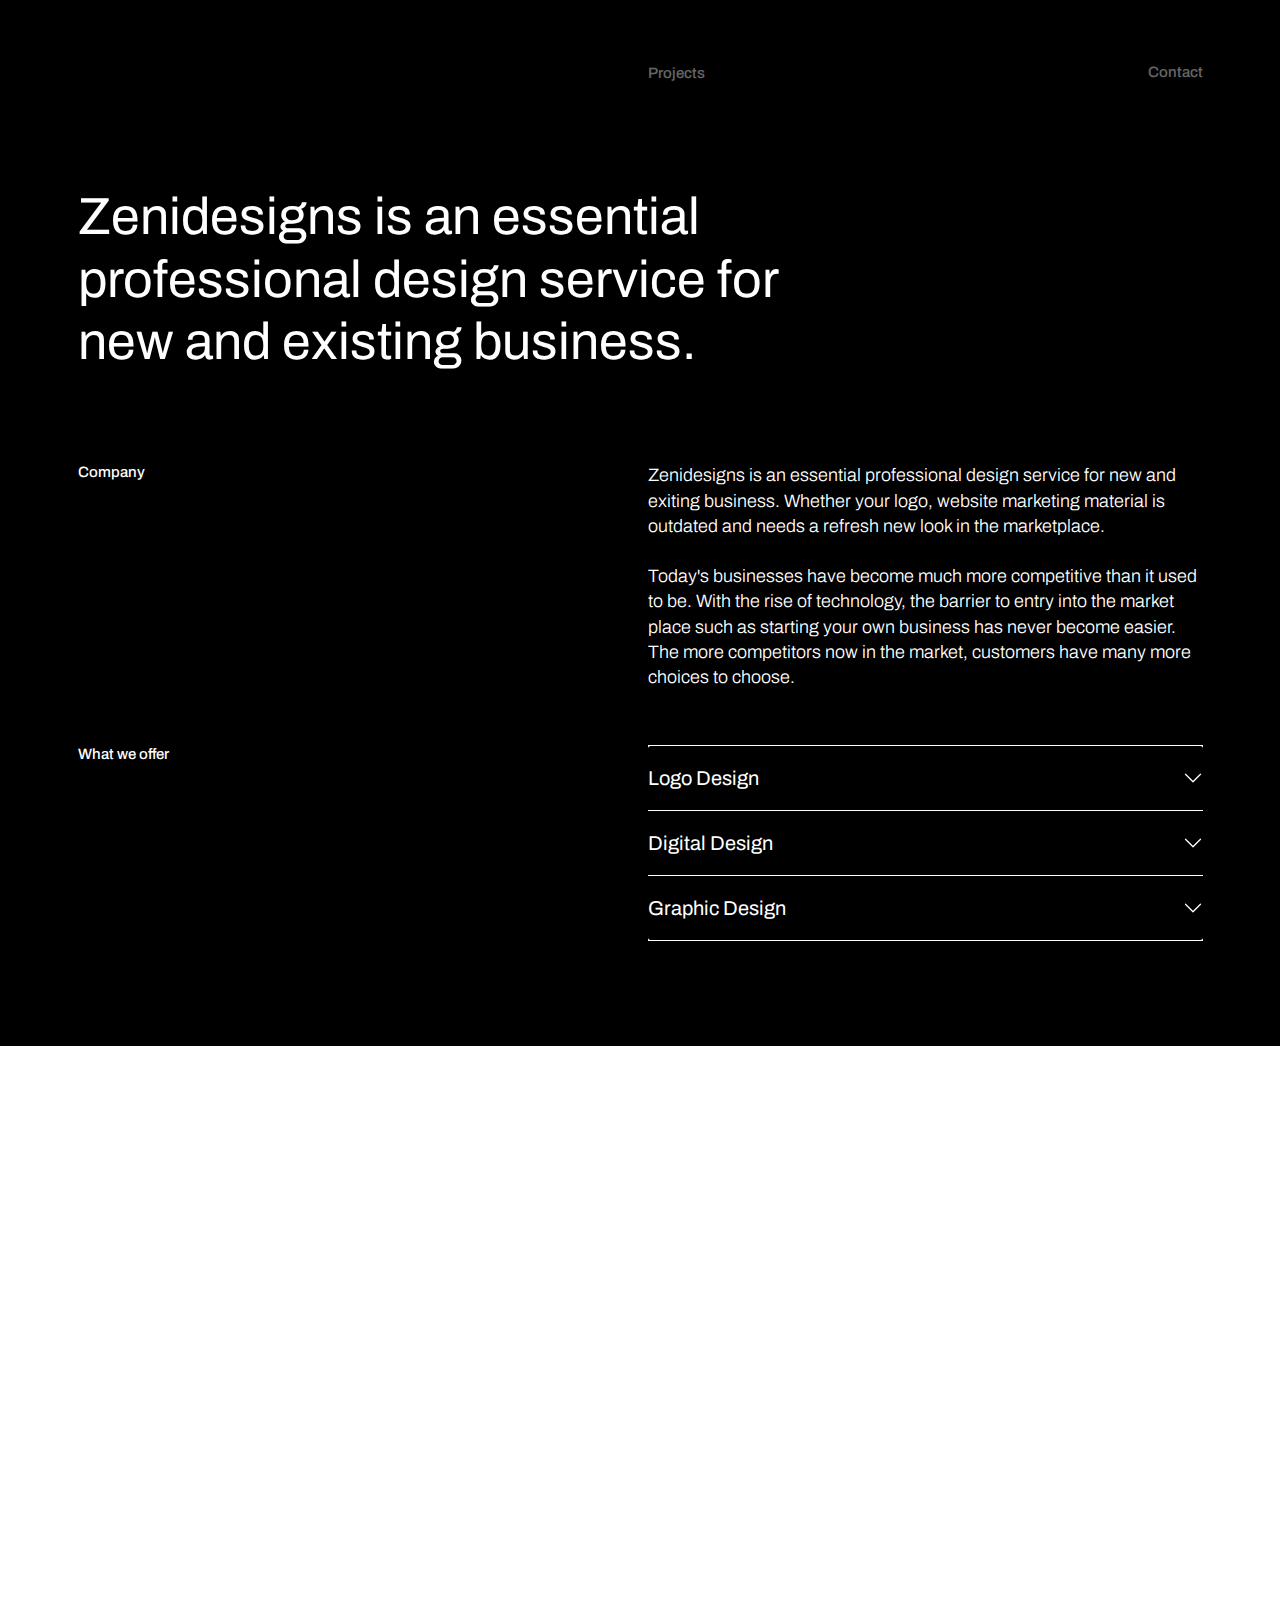
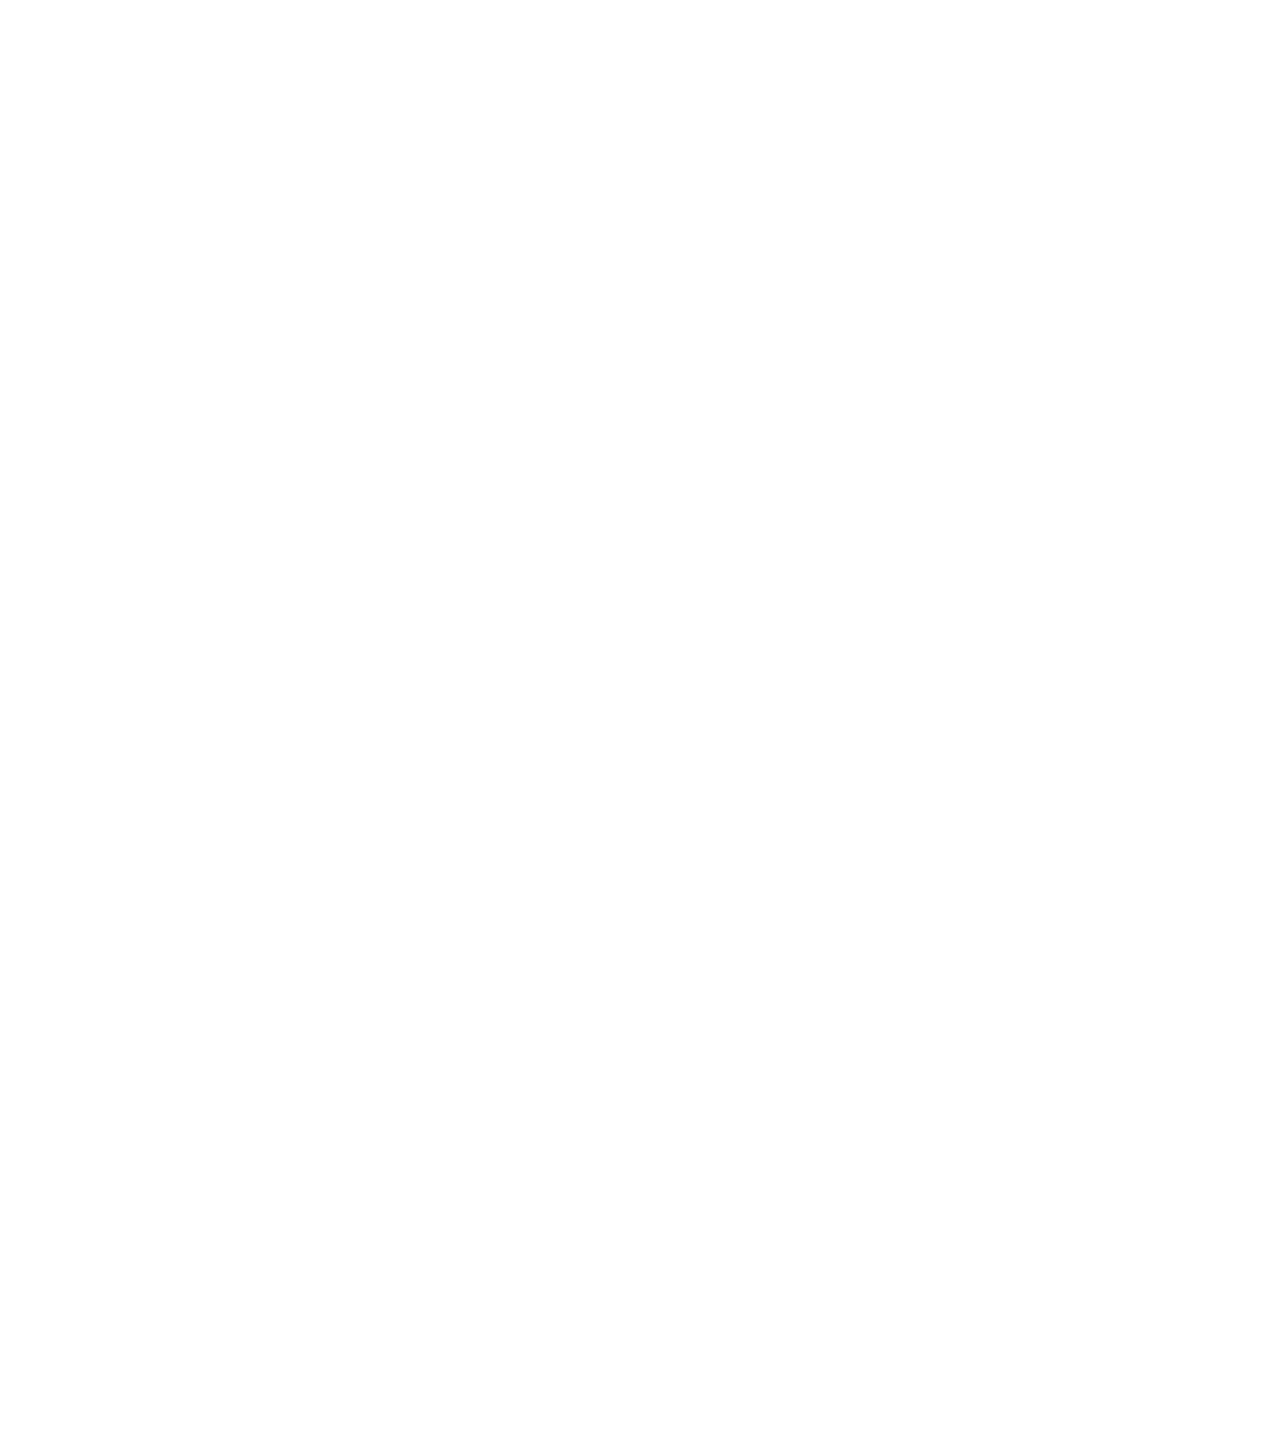
==== index.html @ 6d5d89bc "Updated URL" ====
<!DOCTYPE html>
<html lang="en">
<meta charset="UTF-8">
<title>Zeni Hoxha</title>
<meta name="viewport" content="width=device-width,initial-scale=1">
<link rel="stylesheet" href="https://cdn.jsdelivr.net/npm/bootstrap@5.1.3/dist/css/bootstrap.min.css"
    crossorigin="anonymous">
<link rel="stylesheet" href="css/style.css">

<body>
    <div id="main-content">
        <header>
            <div class="container">
                <div class="row">
                    <div class="col-xs-6 col-sm-6 col-md-6 col-lg-6">
                        <div class="logo">
                            <img src="/images/logo.svg" alt="">
                        </div>
                    </div>
                    <div class="col-xs-6 col-sm-6 col-md-6 col-lg-6">
                        <div id="menu">
                            <ul>
                                <li>
                                    <a href="index.html#projects">Projects</a>
                                </li>
                                <li>
                                    <a href="index.html#contact">Contact</a>
                                </li>
                            </ul>
                        </div>
                    </div>
                </div>
            </div>
        </header>
        <section id="about">
            <div class="container">
                <div class="row pb-9">
                    <div class="col-xs-12 col-sm-12 col-md-8 col-lg-8">
                        <h1>Zenidesigns is an essential professional design service for new and existing business.
                        </h1>
                    </div>
                </div>
                <div class="row pb-5">
                    <div class="col-xs-12 col-sm-12 col-md-6 col-lg-6 pb-3">
                        <h4>Company</h4>
                    </div>
                    <div class="col-xs-12 col-sm-12 col-md-6 col-lg-6">
                        <p>Zenidesigns is an essential professional design service for new and exiting business. Whether
                            your logo, website marketing material is outdated and needs a refresh new look in the
                            marketplace. </p><br>

                        <p>Today's businesses have become much more competitive than it used to be. With the rise of
                            technology, the barrier to entry into the market place such as starting your own business
                            has never become easier. The more competitors now in the market, customers have many more
                            choices to choose.
                        </p><br>
                    </div>
                </div>
                <div class="row pb-4">
                    <div class="col-xs-12 col-sm-12 col-md-6 col-lg-6 pb-3">
                        <h4>What we offer</h4>
                    </div>
                    <div class="col-xs-12 col-sm-12 col-md-6 col-lg-6">
                        <div class="accordion" id="accordionExample">
                            <div class="accordion-item">
                                <h2 class="accordion-header" id="headingOne">
                                    <button class="accordion-button collapsed" type="button" data-bs-toggle="collapse"
                                        data-bs-target="#collapseOne" aria-expanded="false" aria-controls="collapseOne">
                                        Logo Design
                                    </button>
                                </h2>
                                <div id="collapseOne" class="accordion-collapse collapse" aria-labelledby="headingOne"
                                    data-bs-parent="#accordionExample">
                                    <div class="accordion-body">
                                        A logo is the foundation of your brand identity. As a company it is important to
                                        have that strong first impression. Building a memorable experience for your
                                        customer, building brand loyalty and in turn seperating you from your
                                        competitor. A great analogy is design is like a first date. The first impression
                                        is everything and is the milestone to whether that date continues (clicks) or it
                                        ends (no business). The window of opportunity is small and the customer will
                                        ultimately make descions in the smallest of details. It is memorable, and it is
                                        one variable in seperating you from your competition and ultimately it has the
                                        power to foster brand loyalty.
                                    </div>
                                </div>
                            </div>
                            <div class="accordion-item">
                                <h2 class="accordion-header" id="headingTwo">
                                    <button class="accordion-button collapsed" type="button" data-bs-toggle="collapse"
                                        data-bs-target="#collapseTwo" aria-expanded="false" aria-controls="collapseTwo">
                                        Digital Design
                                    </button>
                                </h2>
                                <div id="collapseTwo" class="accordion-collapse collapse" aria-labelledby="headingTwo"
                                    data-bs-parent="#accordionExample">
                                    <div class="accordion-body">
                                        Digital Design is becoming more and more important everyday. Your static logo is
                                        now animated. Your brochures and flyers are becoming interactively digitized.
                                    </div>
                                </div>
                            </div>
                            <div class="accordion-item">
                                <h2 class="accordion-header" id="headingThree">
                                    <button class="accordion-button collapsed" type="button" data-bs-toggle="collapse"
                                        data-bs-target="#collapseThree" aria-expanded="false"
                                        aria-controls="collapseThree">
                                        Graphic Design
                                    </button>
                                </h2>
                                <div id="collapseThree" class="accordion-collapse collapse"
                                    aria-labelledby="headingThree" data-bs-parent="#accordionExample">
                                    <div class="accordion-body">
                                        Graphic design is key to building a professional brand. Materials such as
                                        business cards, letterheads, brochure and flyers, newletters, powerpoints,
                                        magazines and more need to be all integrated professional to contain the same
                                        look and feel throughout.
                                    </div>
                                </div>
                            </div>
                        </div>

                    </div>
                </div>
            </div>
        </section>
        <section id="projects">
            <div class="container">
                <div class="row pb-9">
                    <div class="col-sm-12">
                        <h1>Recent Work</h1>
                    </div>
                </div>
                <!-- Project 1 -->
                <a href="projects/project.html" class="projects">
                    <div class="row">
                        <div class="col-xs-12 col-sm-12 col-md-9 col-lg-9">
                            <h3>Project tile</h3>
                            <h4>mobile app, banner, logo lorem30</h4>
                            <div class="project-btn">
                                <svg xmlns="http://www.w3.org/2000/svg" width="45" height="45" viewBox="0 0 57 57">
                                    <g data-name="Group 15" transform="translate(-1733 -2131)">
                                        <g transform="translate(1733 2131)" id="p-circle" fill="none" stroke="#fff"
                                            stroke-width="1">
                                            <circle cx="28.5" cy="28.5" r="28.5" stroke="none" />
                                            <circle cx="28.5" cy="28.5" r="28" fill="none" />
                                        </g>
                                        <g transform="translate(1763.367 2144.345) rotate(45)">
                                            <path data-name="Path 5" d="M0,9.4,9.4,0l9.4,9.4" transform="translate(0 0)"
                                                fill="none" stroke="#000" stroke-width="2" />
                                            <path data-name="Path 6" d="M0,23.913V0" transform="translate(9.395 0.161)"
                                                fill="none" stroke="#000" stroke-width="2" />
                                        </g>
                                    </g>
                                </svg>
                            </div>
                        </div>
                        <div class="col-xs-12 col-sm-12 col-md-3 col-lg-3">
                            <img src="https://dummyimage.com/600x400/757575/fff" alt="" class="img-fluid">
                        </div>
                    </div>
                </a>
                <!-- Project 1 -->
                <a href="projects/project.html" class="projects">
                    <div class="row">
                        <div class="col-xs-12 col-sm-12 col-md-9 col-lg-9">
                            <h3>Project tile</h3>
                            <h4>mobile app, banner, logo lorem30</h4>
                            <div class="project-btn">
                                <svg xmlns="http://www.w3.org/2000/svg" width="45" height="45" viewBox="0 0 57 57">
                                    <g data-name="Group 15" transform="translate(-1733 -2131)">
                                        <g transform="translate(1733 2131)" id="p-circle" fill="none" stroke="#fff"
                                            stroke-width="1">
                                            <circle cx="28.5" cy="28.5" r="28.5" stroke="none" />
                                            <circle cx="28.5" cy="28.5" r="28" fill="none" />
                                        </g>
                                        <g transform="translate(1763.367 2144.345) rotate(45)">
                                            <path data-name="Path 5" d="M0,9.4,9.4,0l9.4,9.4" transform="translate(0 0)"
                                                fill="none" stroke="#000" stroke-width="2" />
                                            <path data-name="Path 6" d="M0,23.913V0" transform="translate(9.395 0.161)"
                                                fill="none" stroke="#000" stroke-width="2" />
                                        </g>
                                    </g>
                                </svg>
                            </div>
                        </div>
                        <div class="col-xs-12 col-sm-12 col-md-3 col-lg-3">
                            <img src="https://dummyimage.com/600x400/757575/fff" alt="" class="img-fluid">
                        </div>
                    </div>
                </a>
                <!-- Project 1 -->
                <a href="projects/project.html" class="projects">
                    <div class="row">
                        <div class="col-xs-12 col-sm-12 col-md-9 col-lg-9">
                            <h3>Project tile</h3>
                            <h4>mobile app, banner, logo lorem30</h4>
                            <div class="project-btn">
                                <svg xmlns="http://www.w3.org/2000/svg" width="45" height="45" viewBox="0 0 57 57">
                                    <g data-name="Group 15" transform="translate(-1733 -2131)">
                                        <g transform="translate(1733 2131)" id="p-circle" fill="none" stroke="#fff"
                                            stroke-width="1">
                                            <circle cx="28.5" cy="28.5" r="28.5" stroke="none" />
                                            <circle cx="28.5" cy="28.5" r="28" fill="none" />
                                        </g>
                                        <g transform="translate(1763.367 2144.345) rotate(45)">
                                            <path data-name="Path 5" d="M0,9.4,9.4,0l9.4,9.4" transform="translate(0 0)"
                                                fill="none" stroke="#000" stroke-width="2" />
                                            <path data-name="Path 6" d="M0,23.913V0" transform="translate(9.395 0.161)"
                                                fill="none" stroke="#000" stroke-width="2" />
                                        </g>
                                    </g>
                                </svg>
                            </div>
                        </div>
                        <div class="col-xs-12 col-sm-12 col-md-3 col-lg-3">
                            <img src="https://dummyimage.com/600x400/757575/fff" alt="" class="img-fluid">
                        </div>
                    </div>
                </a>
                <!-- Project 1 -->
                <a href="projects/project.html" class="projects">
                    <div class="row">
                        <div class="col-xs-12 col-sm-12 col-md-9 col-lg-9">
                            <h3>Project tile</h3>
                            <h4>mobile app, banner, logo lorem30</h4>
                            <div class="project-btn">
                                <svg xmlns="http://www.w3.org/2000/svg" width="45" height="45" viewBox="0 0 57 57">
                                    <g data-name="Group 15" transform="translate(-1733 -2131)">
                                        <g transform="translate(1733 2131)" id="p-circle" fill="none" stroke="#fff"
                                            stroke-width="1">
                                            <circle cx="28.5" cy="28.5" r="28.5" stroke="none" />
                                            <circle cx="28.5" cy="28.5" r="28" fill="none" />
                                        </g>
                                        <g transform="translate(1763.367 2144.345) rotate(45)">
                                            <path data-name="Path 5" d="M0,9.4,9.4,0l9.4,9.4" transform="translate(0 0)"
                                                fill="none" stroke="#000" stroke-width="2" />
                                            <path data-name="Path 6" d="M0,23.913V0" transform="translate(9.395 0.161)"
                                                fill="none" stroke="#000" stroke-width="2" />
                                        </g>
                                    </g>
                                </svg>
                            </div>
                        </div>
                        <div class="col-xs-12 col-sm-12 col-md-3 col-lg-3">
                            <img src="https://dummyimage.com/600x400/757575/fff" alt="" class="img-fluid">
                        </div>
                    </div>
                </a>
                <!-- Project 1 -->
                <a href="projects/project.html" class="projects">
                    <div class="row">
                        <div class="col-xs-12 col-sm-12 col-md-9 col-lg-9">
                            <h3>Project tile</h3>
                            <h4>mobile app, banner, logo lorem30</h4>
                            <div class="project-btn">
                                <svg xmlns="http://www.w3.org/2000/svg" width="45" height="45" viewBox="0 0 57 57">
                                    <g data-name="Group 15" transform="translate(-1733 -2131)">
                                        <g transform="translate(1733 2131)" id="p-circle" fill="none" stroke="#fff"
                                            stroke-width="1">
                                            <circle cx="28.5" cy="28.5" r="28.5" stroke="none" />
                                            <circle cx="28.5" cy="28.5" r="28" fill="none" />
                                        </g>
                                        <g transform="translate(1763.367 2144.345) rotate(45)">
                                            <path data-name="Path 5" d="M0,9.4,9.4,0l9.4,9.4" transform="translate(0 0)"
                                                fill="none" stroke="#000" stroke-width="2" />
                                            <path data-name="Path 6" d="M0,23.913V0" transform="translate(9.395 0.161)"
                                                fill="none" stroke="#000" stroke-width="2" />
                                        </g>
                                    </g>
                                </svg>
                            </div>
                        </div>
                        <div class="col-xs-12 col-sm-12 col-md-3 col-lg-3">
                            <img src="https://dummyimage.com/600x400/757575/fff" alt="" class="img-fluid">
                        </div>
                    </div>
                </a>
                <!-- Project 1 -->
                <a href="projects/project.html" class="projects">
                    <div class="row">
                        <div class="col-xs-12 col-sm-12 col-md-9 col-lg-9">
                            <h3>Project tile</h3>
                            <h4>mobile app, banner, logo lorem30</h4>
                            <div class="project-btn">
                                <svg xmlns="http://www.w3.org/2000/svg" width="45" height="45" viewBox="0 0 57 57">
                                    <g data-name="Group 15" transform="translate(-1733 -2131)">
                                        <g transform="translate(1733 2131)" id="p-circle" fill="none" stroke="#fff"
                                            stroke-width="1">
                                            <circle cx="28.5" cy="28.5" r="28.5" stroke="none" />
                                            <circle cx="28.5" cy="28.5" r="28" fill="none" />
                                        </g>
                                        <g transform="translate(1763.367 2144.345) rotate(45)">
                                            <path data-name="Path 5" d="M0,9.4,9.4,0l9.4,9.4" transform="translate(0 0)"
                                                fill="none" stroke="#000" stroke-width="2" />
                                            <path data-name="Path 6" d="M0,23.913V0" transform="translate(9.395 0.161)"
                                                fill="none" stroke="#000" stroke-width="2" />
                                        </g>
                                    </g>
                                </svg>
                            </div>
                        </div>
                        <div class="col-xs-12 col-sm-12 col-md-3 col-lg-3">
                            <img src="https://dummyimage.com/600x400/757575/fff" alt="" class="img-fluid">
                        </div>
                    </div>
                </a>
            </div>
            <div id="contact"></div>
        </section>
    </div>
    <!-- Footer -->
    <footer>
        <div class="container">
            <div class="row pb-9">
                <div class="col-xs-12 col-sm-12 col-md-8 col-lg-8 pb-5">
                    <h1>Have an awesome idea and keen to know more?</h1>
                </div>
                <div class="col-xs-12 col-sm-12 col-md-12 col-lg-12">
                    <a href="" class="a-btn">Email me</a>
                </div>
            </div>
            <div class="row">
                <div class="col-xs-12 col-sm-12 col-md-12 col-lg-12">
                    <p><small>&copy; Zeni hoxha 2022</small></p>
                </div>
            </div>
        </div>
    </footer>

    <script src="https://cdnjs.cloudflare.com/ajax/libs/jquery/3.6.0/jquery.min.js" crossorigin="anonymous"
        referrerpolicy="no-referrer"></script>
    <script src="https://cdn.jsdelivr.net/npm/bootstrap@5.1.3/dist/js/bootstrap.min.js" crossorigin="anonymous">
    </script>
    <script src="js/scroll-out.js"></script>
    <script>
        ScrollOut({
            targets: 'h1, h3, h4, p, .projects, .accordion-item',
            once: true,

        })
    </script>

</body>

</html>
---- css/style.css ----
@import url("https://fonts.googleapis.com/css2?family=Archivo:ital,wght@0,300;0,400;0,500;0,600;0,700;0,800;0,900;1,300;1,400;1,500;1,600;1,700;1,800;1,900&display=swap");*{font-family:"Archivo",sans-serif}button:focus{outline:0}html{font-size:62.5%}body{font-size:1.8rem;line-height:1.4em;font-weight:300}.pb-3{padding-bottom:3rem}.pb-4{padding-bottom:4rem}.pb-6{padding-bottom:6rem}.pb-9{padding-bottom:9rem}.logo img{max-width:30px}.text-right{text-align:right}strong{font-weight:700}#main-content{position:relative;z-index:10;background:#fff;min-height:100vh;width:100%;box-sizing:border-box;margin-bottom:80vh;padding-bottom:4rem}section{padding:4rem 0}header{background-color:#000;padding:6rem 0}#about{background-color:#000;color:#fff;padding-bottom:9rem}#projects{background-color:#fff;padding-top:6rem}#projects h1,#projects h4,#projects h3{color:#000}h1{font-size:52px;font-weight:400}@media (max-width: 768px){#main-content{padding-bottom:2rem;margin-bottom:0}h1{font-size:28px}section,header{padding:2rem 0}.pb-3{padding-bottom:2rem}.pb-4{padding-bottom:3rem}.pb-6{padding-bottom:3rem}.pb-9{padding-bottom:4rem}}.a-btn{color:#a3a3a3;font-size:2rem;position:relative;text-decoration:none;cursor:pointer}.a-btn:before{content:'';position:absolute;bottom:-0.3rem;left:0.2rem;width:calc(100% - 0.4rem);border-bottom:2px dashed #a3a3a3;z-index:-1}.a-btn:hover,.a-btn:focus{font-style:italic;color:blue}.a-btn:hover:before,.a-btn:focus:before{border-bottom-color:blue}#menu{text-align:right}#menu ul{margin:0;padding:0;list-style-type:none}#menu ul li{display:inline-flex;padding-right:1.5rem}#menu ul li:last-child{padding-right:0}#menu ul li a{color:#fff;text-decoration:none;font-size:1.5rem;font-weight:500;opacity:0.4}@media (min-width: 992px){#menu{text-align:left}#menu ul li:last-child{float:right}}h1,h3,h4,p,.projects,.accordion-item{position:relative;margin:0;padding:0;transition:0.5s;transform-origin:left;transform:scaleX(0)}h1::before,h3::before,h4::before,p::before,.projects::before,.accordion-item::before{content:'';position:absolute;top:0;left:0;width:100%;height:100%;background:#000;transform-origin:right;transition:0.6s}#projects h1::before,#projects .projects::before,#projects h3::before,#projects h4::before{background:#fff !important}footer h1::before,footer p::before{background:#f2f1eb !important}.wh-bg h1::before,.wh-bg h3::before,.wh-bg h4::before,.wh-bg p::before,.wh-bg .projects::before,.wh-bg .accordion-item::before{content:'';background:#fff !important}h1[data-scroll="in"],h3[data-scroll="in"],h4[data-scroll="in"],p[data-scroll="in"],.accordion-item[data-scroll="in"],.projects[data-scroll="in"]{transform:scaleX(1)}h1[data-scroll="in"]::before,h3[data-scroll="in"]::before,h4[data-scroll="in"]::before,p[data-scroll="in"]::before,.projects[data-scroll="in"]::before,.accordion-item[data-scroll="in"]::before{transform:scaleX(0);transition-delay:0.5s}.projects{text-decoration:none;display:block;border-bottom:1px solid #000;padding:3rem 0 !important;cursor:pointer}.projects h4{opacity:0.3}.projects .project-btn{margin-top:2rem}.projects .project-btn svg #p-circle,.projects .project-btn svg path{transition:0.3s all ease-in-out}.projects .project-btn svg #p-circle{stroke:#fff}.projects:hover .project-title h3,.projects:hover .project-title p,.projects:focus .project-title h3,.projects:focus .project-title p{color:blue}.projects:hover svg #p-circle,.projects:focus svg #p-circle{fill:blue}.projects:hover svg path,.projects:focus svg path{stroke:#fff}@media (max-width: 992px){.projects .project-btn{float:right;margin-bottom:2rem}}.accordion .accordion-item{border:none;border-bottom:1px solid #fff;border-radius:0}.accordion .accordion-item:first-child{border-top:1px solid #fff}.accordion .accordion-item .accordion-button{padding:2rem 0;font-size:2rem;background:#000;color:#fff}.accordion .accordion-item .accordion-button::after{background-size:2rem;width:2rem;height:2rem;background-image:url("data:image/svg+xml,<svg xmlns='http://www.w3.org/2000/svg' viewBox='0 0 16 16' fill='%23ffffff'><path fill-rule='evenodd' d='M1.646 4.646a.5.5 0 0 1 .708 0L8 10.293l5.646-5.647a.5.5 0 0 1 .708.708l-6 6a.5.5 0 0 1-.708 0l-6-6a.5.5 0 0 1 0-.708z'/></svg>") !important}.accordion .accordion-item .accordion-button:focus{box-shadow:none;border-color:rgba(0,0,0,0.125);outline:none}.accordion .accordion-item .accordion-button:not(.collapsed){background-color:#000;box-shadow:none}.accordion .accordion-item .accordion-body{padding:2rem 0 4rem 0;background:#000}footer{position:fixed;bottom:0;z-index:1;width:100%;height:80vh;background-color:#f2f1eb;display:flex;justify-content:center;align-items:center}footer h1{color:#000}@media (max-width: 768px){footer{position:relative;height:auto;padding:8rem 0}}.project-wrapper header,.project-wrapper #about{background-color:#fff}.project-wrapper header h1,.project-wrapper header p,.project-wrapper header h4,.project-wrapper #about h1,.project-wrapper #about p,.project-wrapper #about h4{color:#000}.project-wrapper #menu ul li a{color:#000}.project-wrapper svg path{fill:#000}.back-btn{display:flex;align-items:center;margin-bottom:3rem;color:#000}.back-btn svg{max-width:26px;width:26px}.back-btn span{padding-right:15px}.back-btn:hover svg path,.back-btn:focus svg path{fill:blue}
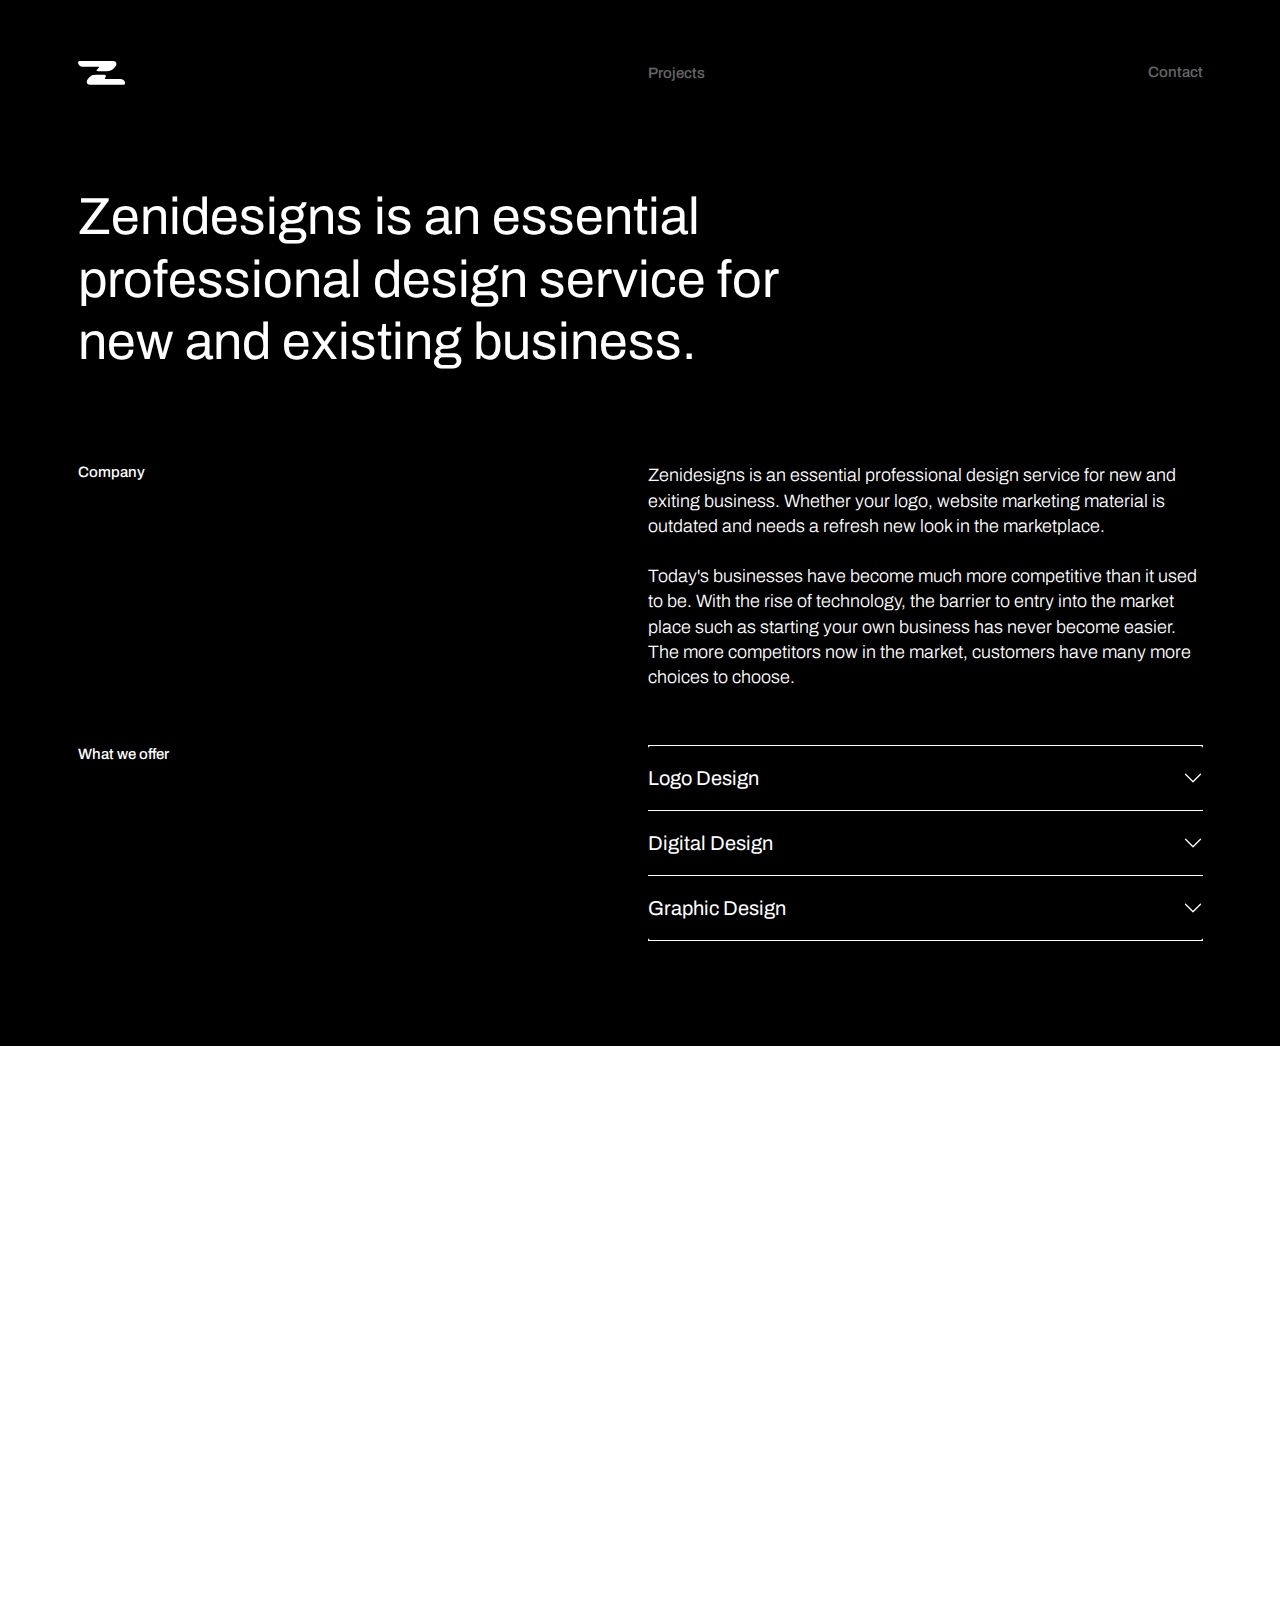
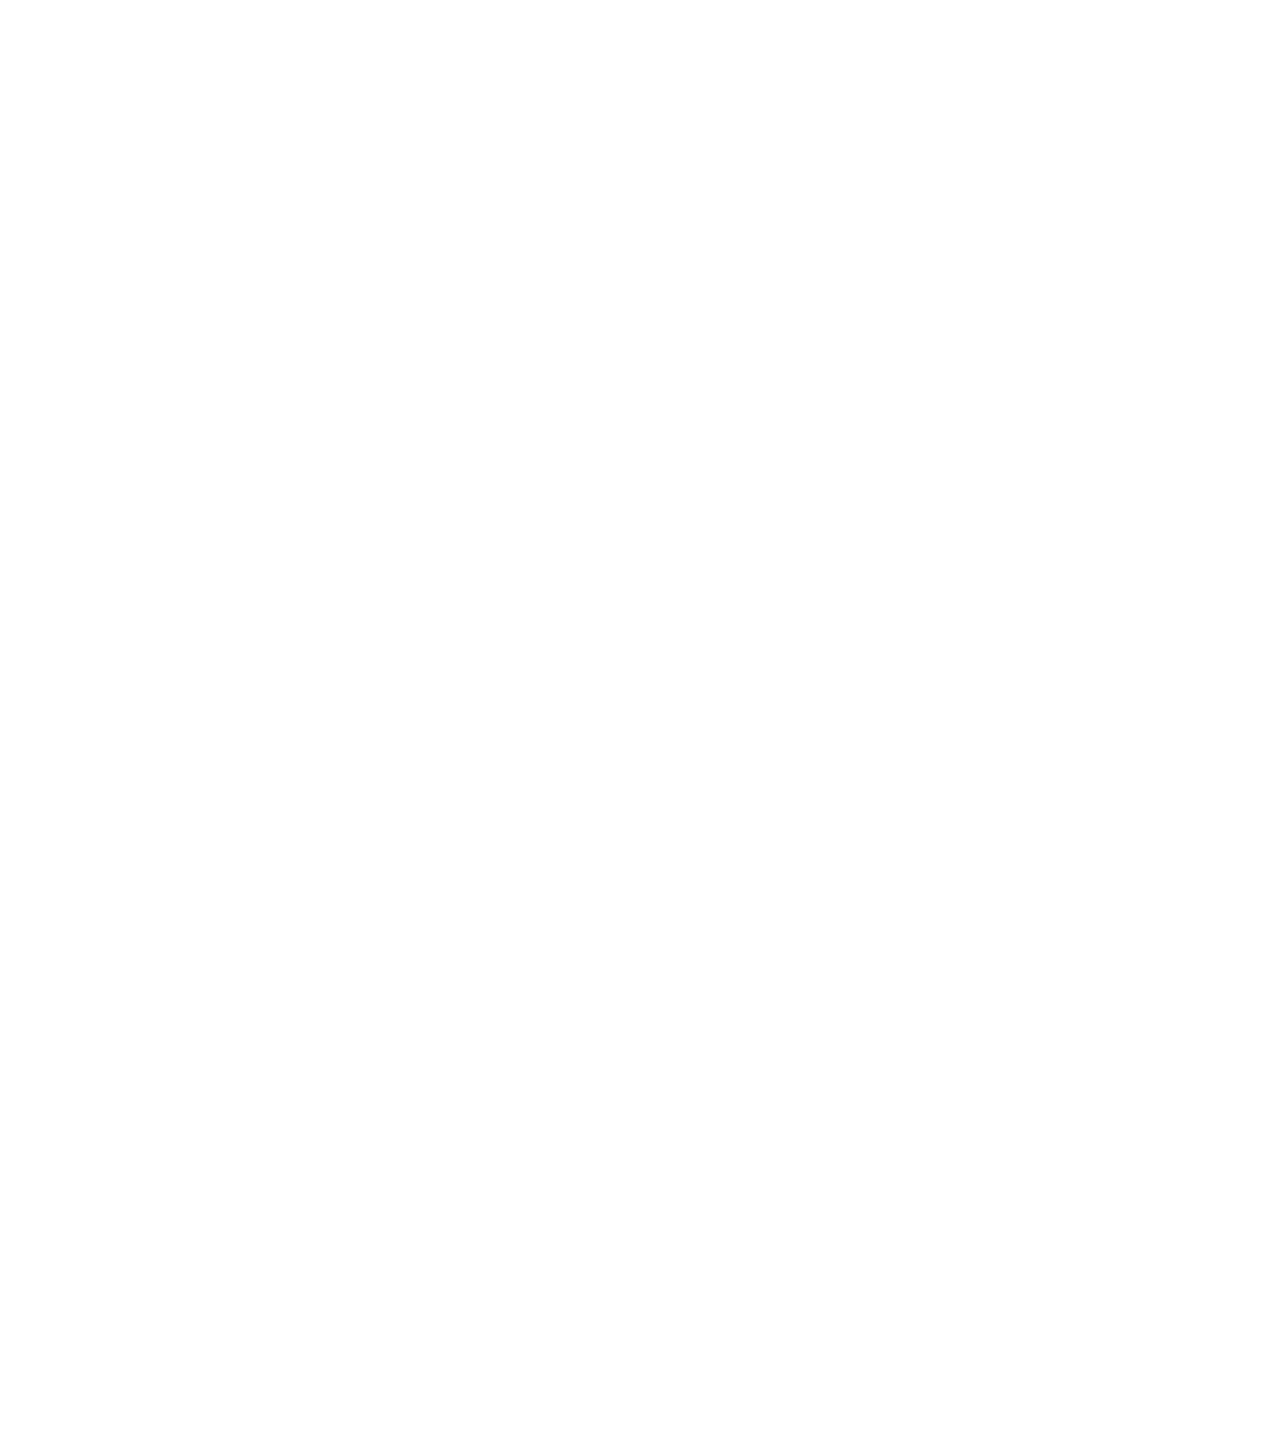
==== commit f9da6bac: "updates" ====
--- a/index.html
+++ b/index.html
@@ -14,7 +14,17 @@
                 <div class="row">
                     <div class="col-xs-6 col-sm-6 col-md-6 col-lg-6">
                         <div class="logo">
-                            <img src="/images/logo.svg" alt="">
+                            <svg xmlns="http://www.w3.org/2000/svg" width="47.198" height="23.841"
+                                viewBox="0 0 47.198 23.841">
+                                <g id="logo" transform="translate(-231.19 -242.16)">
+                                    <path id="Path_12" data-name="Path 12"
+                                        d="M251.99,248.9c-.5.516-.9.94-.9.943s-.572.6-1.277,1.334.84,1.336,3.429,1.336h6.127a11.529,11.529,0,0,0,5.557-1.319,14.817,14.817,0,0,0,3.122-2.665,4.489,4.489,0,0,0,1.586-3.268,3.293,3.293,0,0,0-3.207-3.1H232.8a1.608,1.608,0,0,0-1.607,1.607.91.91,0,0,0,.007.113,1.227,1.227,0,0,0,.052.308.252.252,0,0,0,.014.056,4.728,4.728,0,0,0,4.6,3.709h15.741C252.315,247.954,252.488,248.378,251.99,248.9Z"
+                                        fill="#fff" />
+                                    <path id="Path_13" data-name="Path 13"
+                                        d="M373.8,414.14v.012a1.609,1.609,0,0,1-1.607,1.608H338.631a3.27,3.27,0,0,1-3.271-3.271,3.809,3.809,0,0,1,1.115-2.47,19.82,19.82,0,0,1,3.243-3.294,6.011,6.011,0,0,1,2.418-.787,18.675,18.675,0,0,1,3.264-.278h6.127c2.592,0,3.782.969,2.641,2.154a3.326,3.326,0,0,0-.588.8h0c-.4.793-.045,1.357.992,1.357h14.549a4.675,4.675,0,0,1,2.53.742h0a4.73,4.73,0,0,1,2.064,2.924A1.536,1.536,0,0,1,373.8,414.14Z"
+                                        transform="translate(-95.416 -149.759)" fill="#fff" />
+                                </g>
+                            </svg>
                         </div>
                     </div>
                     <div class="col-xs-6 col-sm-6 col-md-6 col-lg-6">
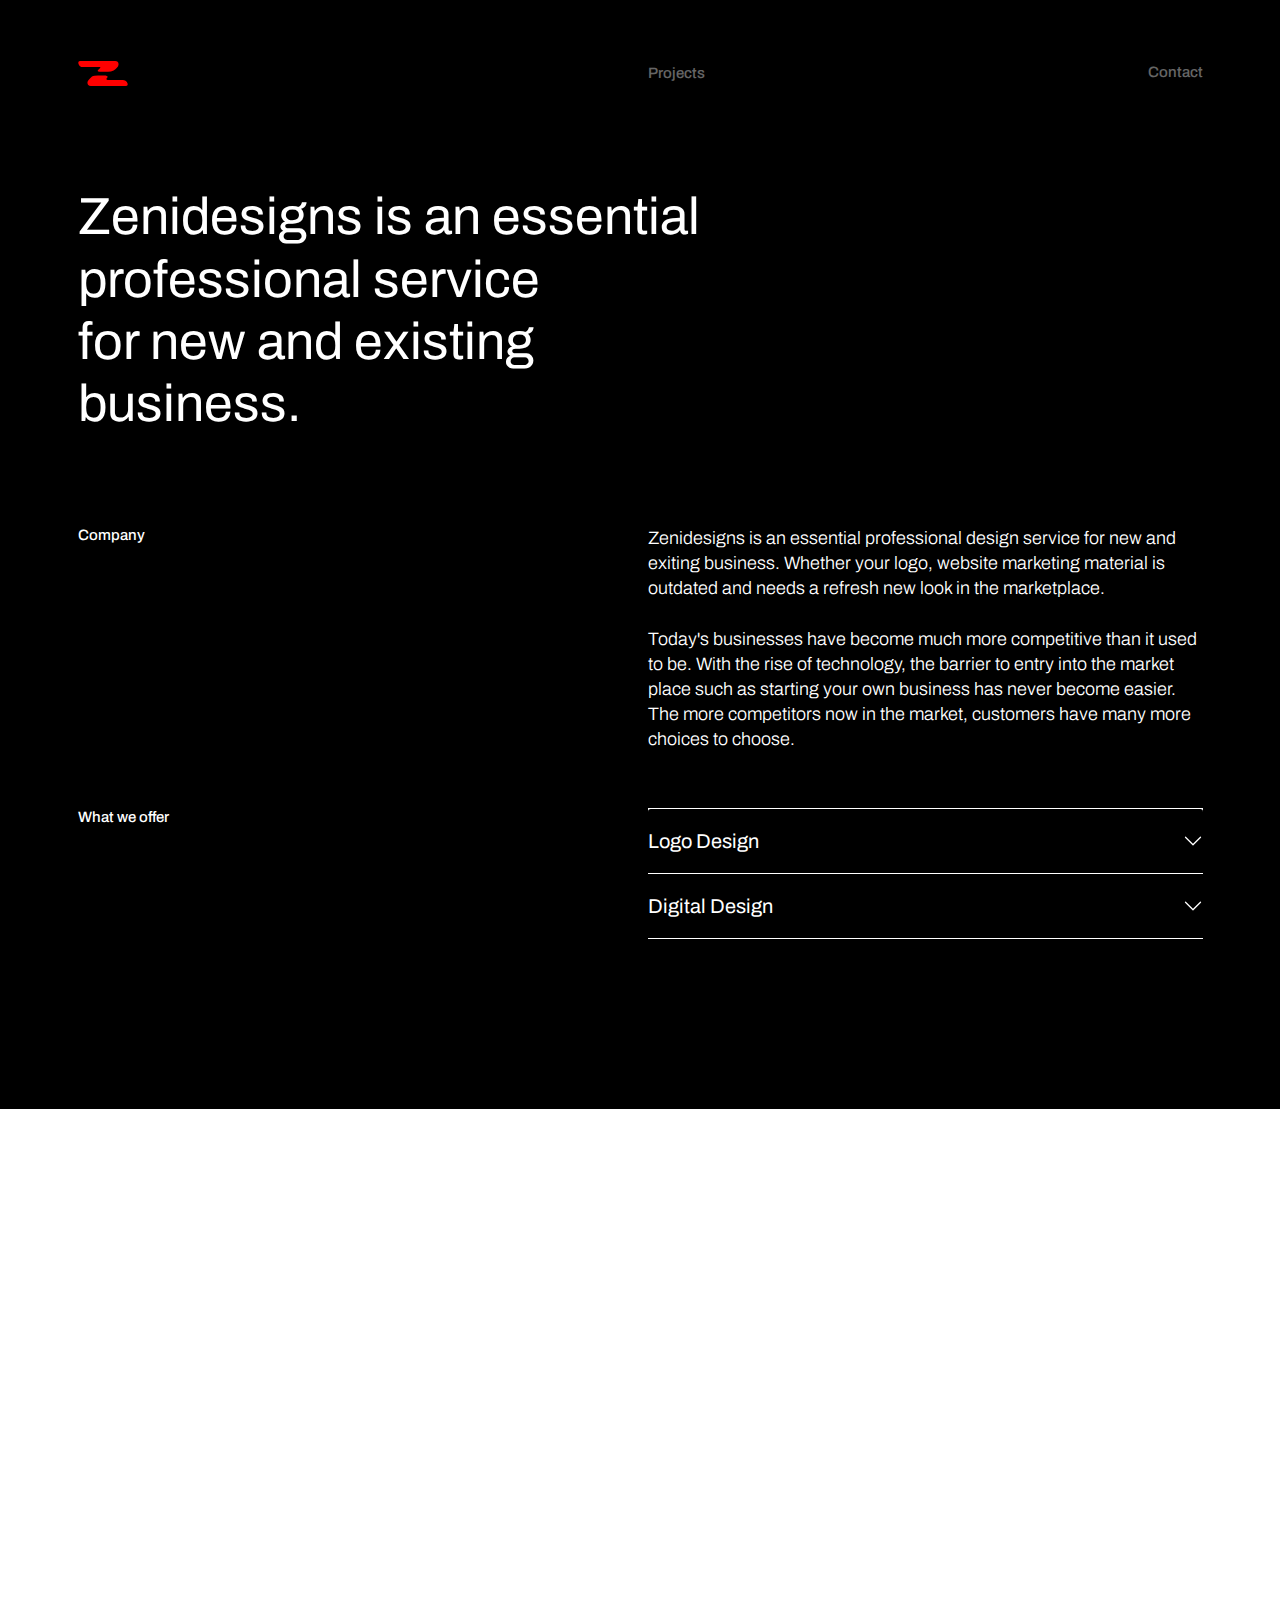
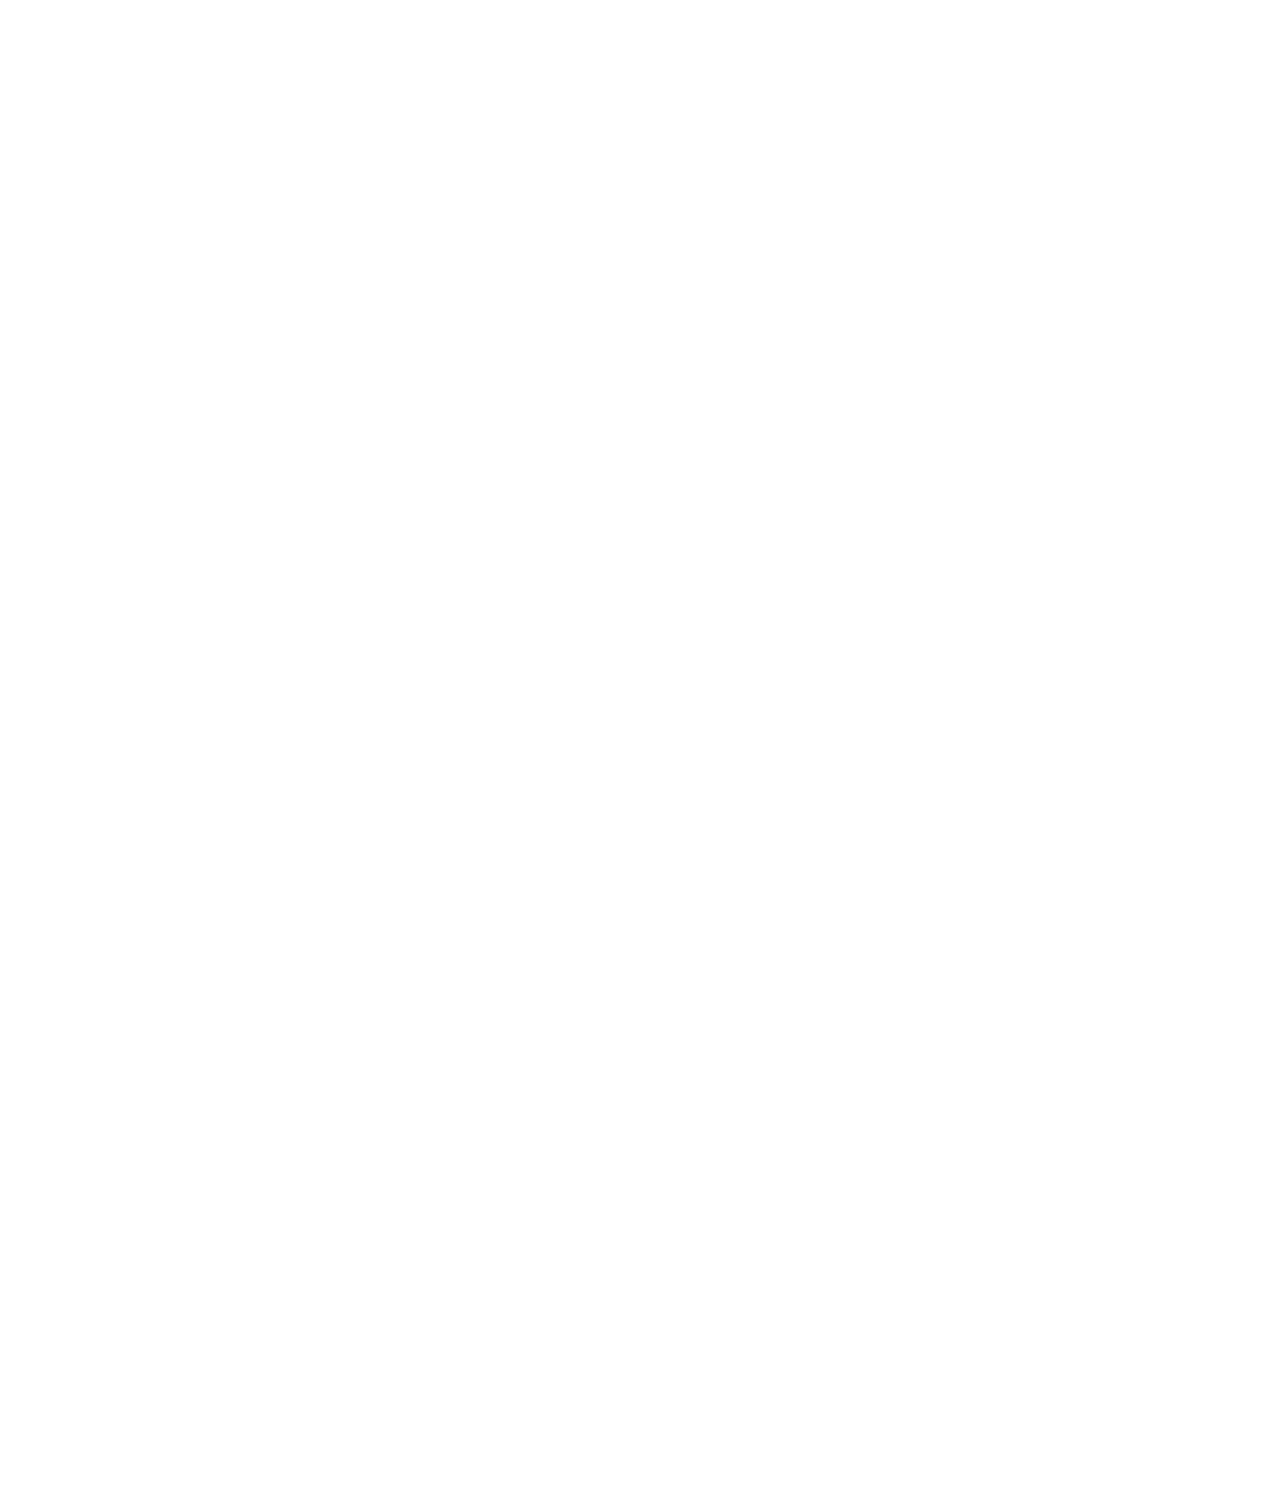
==== commit 594cb2f5: "design update" ====
--- a/index.html
+++ b/index.html
@@ -45,8 +45,9 @@
         <section id="about">
             <div class="container">
                 <div class="row pb-9">
-                    <div class="col-xs-12 col-sm-12 col-md-8 col-lg-8">
-                        <h1>Zenidesigns is an essential professional design service for new and existing business.
+                    <div class="col-xs-12 col-sm-12 col-md-7 col-lg-7">
+                        <h1>Zenidesigns is an essential professional <span class="change-text"></span> service <br> for new and existing
+                            business.
                         </h1>
                     </div>
                 </div>
--- a/css/style.css
+++ b/css/style.css
@@ -1 +1 @@
-@import url("https://fonts.googleapis.com/css2?family=Archivo:ital,wght@0,300;0,400;0,500;0,600;0,700;0,800;0,900;1,300;1,400;1,500;1,600;1,700;1,800;1,900&display=swap");*{font-family:"Archivo",sans-serif}button:focus{outline:0}html{font-size:62.5%}body{font-size:1.8rem;line-height:1.4em;font-weight:300}.pb-3{padding-bottom:3rem}.pb-4{padding-bottom:4rem}.pb-6{padding-bottom:6rem}.pb-9{padding-bottom:9rem}.logo img{max-width:30px}.text-right{text-align:right}strong{font-weight:700}#main-content{position:relative;z-index:10;background:#fff;min-height:100vh;width:100%;box-sizing:border-box;margin-bottom:80vh;padding-bottom:4rem}section{padding:4rem 0}header{background-color:#000;padding:6rem 0}#about{background-color:#000;color:#fff;padding-bottom:9rem}#projects{background-color:#fff;padding-top:6rem}#projects h1,#projects h4,#projects h3{color:#000}h1{font-size:52px;font-weight:400}@media (max-width: 768px){#main-content{padding-bottom:2rem;margin-bottom:0}h1{font-size:28px}section,header{padding:2rem 0}.pb-3{padding-bottom:2rem}.pb-4{padding-bottom:3rem}.pb-6{padding-bottom:3rem}.pb-9{padding-bottom:4rem}}.a-btn{color:#a3a3a3;font-size:2rem;position:relative;text-decoration:none;cursor:pointer}.a-btn:before{content:'';position:absolute;bottom:-0.3rem;left:0.2rem;width:calc(100% - 0.4rem);border-bottom:2px dashed #a3a3a3;z-index:-1}.a-btn:hover,.a-btn:focus{font-style:italic;color:blue}.a-btn:hover:before,.a-btn:focus:before{border-bottom-color:blue}#menu{text-align:right}#menu ul{margin:0;padding:0;list-style-type:none}#menu ul li{display:inline-flex;padding-right:1.5rem}#menu ul li:last-child{padding-right:0}#menu ul li a{color:#fff;text-decoration:none;font-size:1.5rem;font-weight:500;opacity:0.4}@media (min-width: 992px){#menu{text-align:left}#menu ul li:last-child{float:right}}h1,h3,h4,p,.projects,.accordion-item{position:relative;margin:0;padding:0;transition:0.5s;transform-origin:left;transform:scaleX(0)}h1::before,h3::before,h4::before,p::before,.projects::before,.accordion-item::before{content:'';position:absolute;top:0;left:0;width:100%;height:100%;background:#000;transform-origin:right;transition:0.6s}#projects h1::before,#projects .projects::before,#projects h3::before,#projects h4::before{background:#fff !important}footer h1::before,footer p::before{background:#f2f1eb !important}.wh-bg h1::before,.wh-bg h3::before,.wh-bg h4::before,.wh-bg p::before,.wh-bg .projects::before,.wh-bg .accordion-item::before{content:'';background:#fff !important}h1[data-scroll="in"],h3[data-scroll="in"],h4[data-scroll="in"],p[data-scroll="in"],.accordion-item[data-scroll="in"],.projects[data-scroll="in"]{transform:scaleX(1)}h1[data-scroll="in"]::before,h3[data-scroll="in"]::before,h4[data-scroll="in"]::before,p[data-scroll="in"]::before,.projects[data-scroll="in"]::before,.accordion-item[data-scroll="in"]::before{transform:scaleX(0);transition-delay:0.5s}.projects{text-decoration:none;display:block;border-bottom:1px solid #000;padding:3rem 0 !important;cursor:pointer}.projects h4{opacity:0.3}.projects .project-btn{margin-top:2rem}.projects .project-btn svg #p-circle,.projects .project-btn svg path{transition:0.3s all ease-in-out}.projects .project-btn svg #p-circle{stroke:#fff}.projects:hover .project-title h3,.projects:hover .project-title p,.projects:focus .project-title h3,.projects:focus .project-title p{color:blue}.projects:hover svg #p-circle,.projects:focus svg #p-circle{fill:blue}.projects:hover svg path,.projects:focus svg path{stroke:#fff}@media (max-width: 992px){.projects .project-btn{float:right;margin-bottom:2rem}}.accordion .accordion-item{border:none;border-bottom:1px solid #fff;border-radius:0}.accordion .accordion-item:first-child{border-top:1px solid #fff}.accordion .accordion-item .accordion-button{padding:2rem 0;font-size:2rem;background:#000;color:#fff}.accordion .accordion-item .accordion-button::after{background-size:2rem;width:2rem;height:2rem;background-image:url("data:image/svg+xml,<svg xmlns='http://www.w3.org/2000/svg' viewBox='0 0 16 16' fill='%23ffffff'><path fill-rule='evenodd' d='M1.646 4.646a.5.5 0 0 1 .708 0L8 10.293l5.646-5.647a.5.5 0 0 1 .708.708l-6 6a.5.5 0 0 1-.708 0l-6-6a.5.5 0 0 1 0-.708z'/></svg>") !important}.accordion .accordion-item .accordion-button:focus{box-shadow:none;border-color:rgba(0,0,0,0.125);outline:none}.accordion .accordion-item .accordion-button:not(.collapsed){background-color:#000;box-shadow:none}.accordion .accordion-item .accordion-body{padding:2rem 0 4rem 0;background:#000}footer{position:fixed;bottom:0;z-index:1;width:100%;height:80vh;background-color:#f2f1eb;display:flex;justify-content:center;align-items:center}footer h1{color:#000}@media (max-width: 768px){footer{position:relative;height:auto;padding:8rem 0}}.project-wrapper header,.project-wrapper #about{background-color:#fff}.project-wrapper header h1,.project-wrapper header p,.project-wrapper header h4,.project-wrapper #about h1,.project-wrapper #about p,.project-wrapper #about h4{color:#000}.project-wrapper #menu ul li a{color:#000}.project-wrapper svg path{fill:#000}.back-btn{display:flex;align-items:center;margin-bottom:3rem;color:#000}.back-btn svg{max-width:26px;width:26px}.back-btn span{padding-right:15px}.back-btn:hover svg path,.back-btn:focus svg path{fill:blue}
+@import url("https://fonts.googleapis.com/css2?family=Archivo:ital,wght@0,300;0,400;0,500;0,600;0,700;0,800;0,900;1,300;1,400;1,500;1,600;1,700;1,800;1,900&display=swap");*{font-family:"Archivo",sans-serif}button:focus{outline:0}html{font-size:62.5%}body{font-size:1.8rem;line-height:1.4em;font-weight:300}.pb-3{padding-bottom:3rem}.pb-4{padding-bottom:4rem}.pb-6{padding-bottom:6rem}.pb-9{padding-bottom:9rem}.logo img{max-width:30px}.logo svg{width:50px;height:25px}.logo svg path{fill:red}.text-right{text-align:right}strong{font-weight:700}#main-content{position:relative;z-index:10;background:#fff;min-height:100vh;width:100%;box-sizing:border-box;margin-bottom:80vh;padding-bottom:4rem}section{padding:4rem 0}header{background-color:#000;padding:6rem 0}#about{background-color:#000;color:#fff;padding-bottom:9rem}#projects{background-color:#fff;padding-top:6rem}#projects h1,#projects h4,#projects h3{color:#000}h1{font-size:52px;font-weight:400}@media (max-width: 768px){#main-content{padding-bottom:2rem;margin-bottom:0}h1{font-size:28px}section,header{padding:2rem 0}.pb-3{padding-bottom:2rem}.pb-4{padding-bottom:3rem}.pb-6{padding-bottom:3rem}.pb-9{padding-bottom:4rem}}.a-btn{color:#a3a3a3;font-size:2rem;position:relative;text-decoration:none;cursor:pointer}.a-btn:before{content:'';position:absolute;bottom:-0.3rem;left:0.2rem;width:calc(100% - 0.4rem);border-bottom:2px dashed #a3a3a3;z-index:-1}.a-btn:hover,.a-btn:focus,.a-btn:active{font-style:italic;color:blue}.a-btn:hover:before,.a-btn:focus:before,.a-btn:active:before{border-bottom-color:blue}#menu{text-align:right}#menu ul{margin:0;padding:0;list-style-type:none}#menu ul li{display:inline-flex;padding-right:1.5rem}#menu ul li:last-child{padding-right:0}#menu ul li a{color:#fff;text-decoration:none;font-size:1.5rem;font-weight:500;opacity:0.4}@media (min-width: 992px){#menu{text-align:left}#menu ul li:last-child{float:right}}h1,h3,h4,p,.projects,.accordion-item{position:relative;margin:0;padding:0;transition:0.5s;transform-origin:left;transform:scaleX(0)}h1::before,h3::before,h4::before,p::before,.projects::before,.accordion-item::before{content:'';position:absolute;top:0;left:0;width:100%;height:100%;background:#000;transform-origin:right;transition:0.6s}#projects h1::before,#projects .projects::before,#projects h3::before,#projects h4::before{background:#fff !important}footer h1::before,footer p::before{background:#f2f1eb !important}.wh-bg h1::before,.wh-bg h3::before,.wh-bg h4::before,.wh-bg p::before,.wh-bg .projects::before,.wh-bg .accordion-item::before{content:'';background:#fff !important}h1[data-scroll="in"],h3[data-scroll="in"],h4[data-scroll="in"],p[data-scroll="in"],.accordion-item[data-scroll="in"],.projects[data-scroll="in"]{transform:scaleX(1)}h1[data-scroll="in"]::before,h3[data-scroll="in"]::before,h4[data-scroll="in"]::before,p[data-scroll="in"]::before,.projects[data-scroll="in"]::before,.accordion-item[data-scroll="in"]::before{transform:scaleX(0);transition-delay:0.5s}.projects{text-decoration:none;display:block;border-bottom:1px solid #000;padding:3rem 0 !important;cursor:pointer}.projects h4{opacity:0.3}.projects .project-btn{margin-top:2rem}.projects .project-btn svg #p-circle,.projects .project-btn svg path{transition:0.3s all ease-in-out}.projects .project-btn svg #p-circle{stroke:#fff}.projects:hover .project-title h3,.projects:hover .project-title p,.projects:focus .project-title h3,.projects:focus .project-title p,.projects:active .project-title h3,.projects:active .project-title p{color:blue}.projects:hover svg #p-circle,.projects:focus svg #p-circle,.projects:active svg #p-circle{fill:blue}.projects:hover svg path,.projects:focus svg path,.projects:active svg path{stroke:#fff}@media (max-width: 992px){.projects .project-btn{float:right;margin-bottom:2rem}}.accordion .accordion-item{border:none;border-bottom:1px solid #fff;border-radius:0}.accordion .accordion-item:first-child{border-top:1px solid #fff}.accordion .accordion-item .accordion-button{padding:2rem 0;font-size:2rem;background:#000;color:#fff;border:none !important}.accordion .accordion-item .accordion-button::after{background-size:2rem;width:2rem;height:2rem;background-image:url("data:image/svg+xml,<svg xmlns='http://www.w3.org/2000/svg' viewBox='0 0 16 16' fill='%23ffffff'><path fill-rule='evenodd' d='M1.646 4.646a.5.5 0 0 1 .708 0L8 10.293l5.646-5.647a.5.5 0 0 1 .708.708l-6 6a.5.5 0 0 1-.708 0l-6-6a.5.5 0 0 1 0-.708z'/></svg>") !important}.accordion .accordion-item .accordion-button:focus{box-shadow:none;border-color:rgba(0,0,0,0.125);outline:none}.accordion .accordion-item .accordion-button:not(.collapsed){background-color:#000;box-shadow:none}.accordion .accordion-item .accordion-body{padding:2rem 0 4rem 0;background:#000}footer{position:fixed;bottom:0;z-index:1;width:100%;height:80vh;background-color:#f2f1eb;display:flex;justify-content:center;align-items:center}footer h1{color:#000}@media (max-width: 768px){footer{position:relative;height:auto;padding:8rem 0}}.project-wrapper header,.project-wrapper #about{background-color:#fff}.project-wrapper header h1,.project-wrapper header p,.project-wrapper header h4,.project-wrapper #about h1,.project-wrapper #about p,.project-wrapper #about h4{color:#000}.project-wrapper #menu ul li a{color:#000}.project-wrapper svg path{fill:#000}.change-text{color:red;letter-spacing:-5px;font-style:italic}.change-text:after{content:"";animation:spin 2s linear infinite}@keyframes spin{0%{content:"design"}20%{content:"apps"}40%{content:"product"}60%{content:"website"}80%{content:"social"}100%{content:"social"}}.back-btn{display:flex;align-items:center;margin-bottom:3rem;color:#000}.back-btn svg{max-width:26px;width:26px}.back-btn span{padding-right:15px}.back-btn:hover svg path,.back-btn:focus svg path{fill:blue}
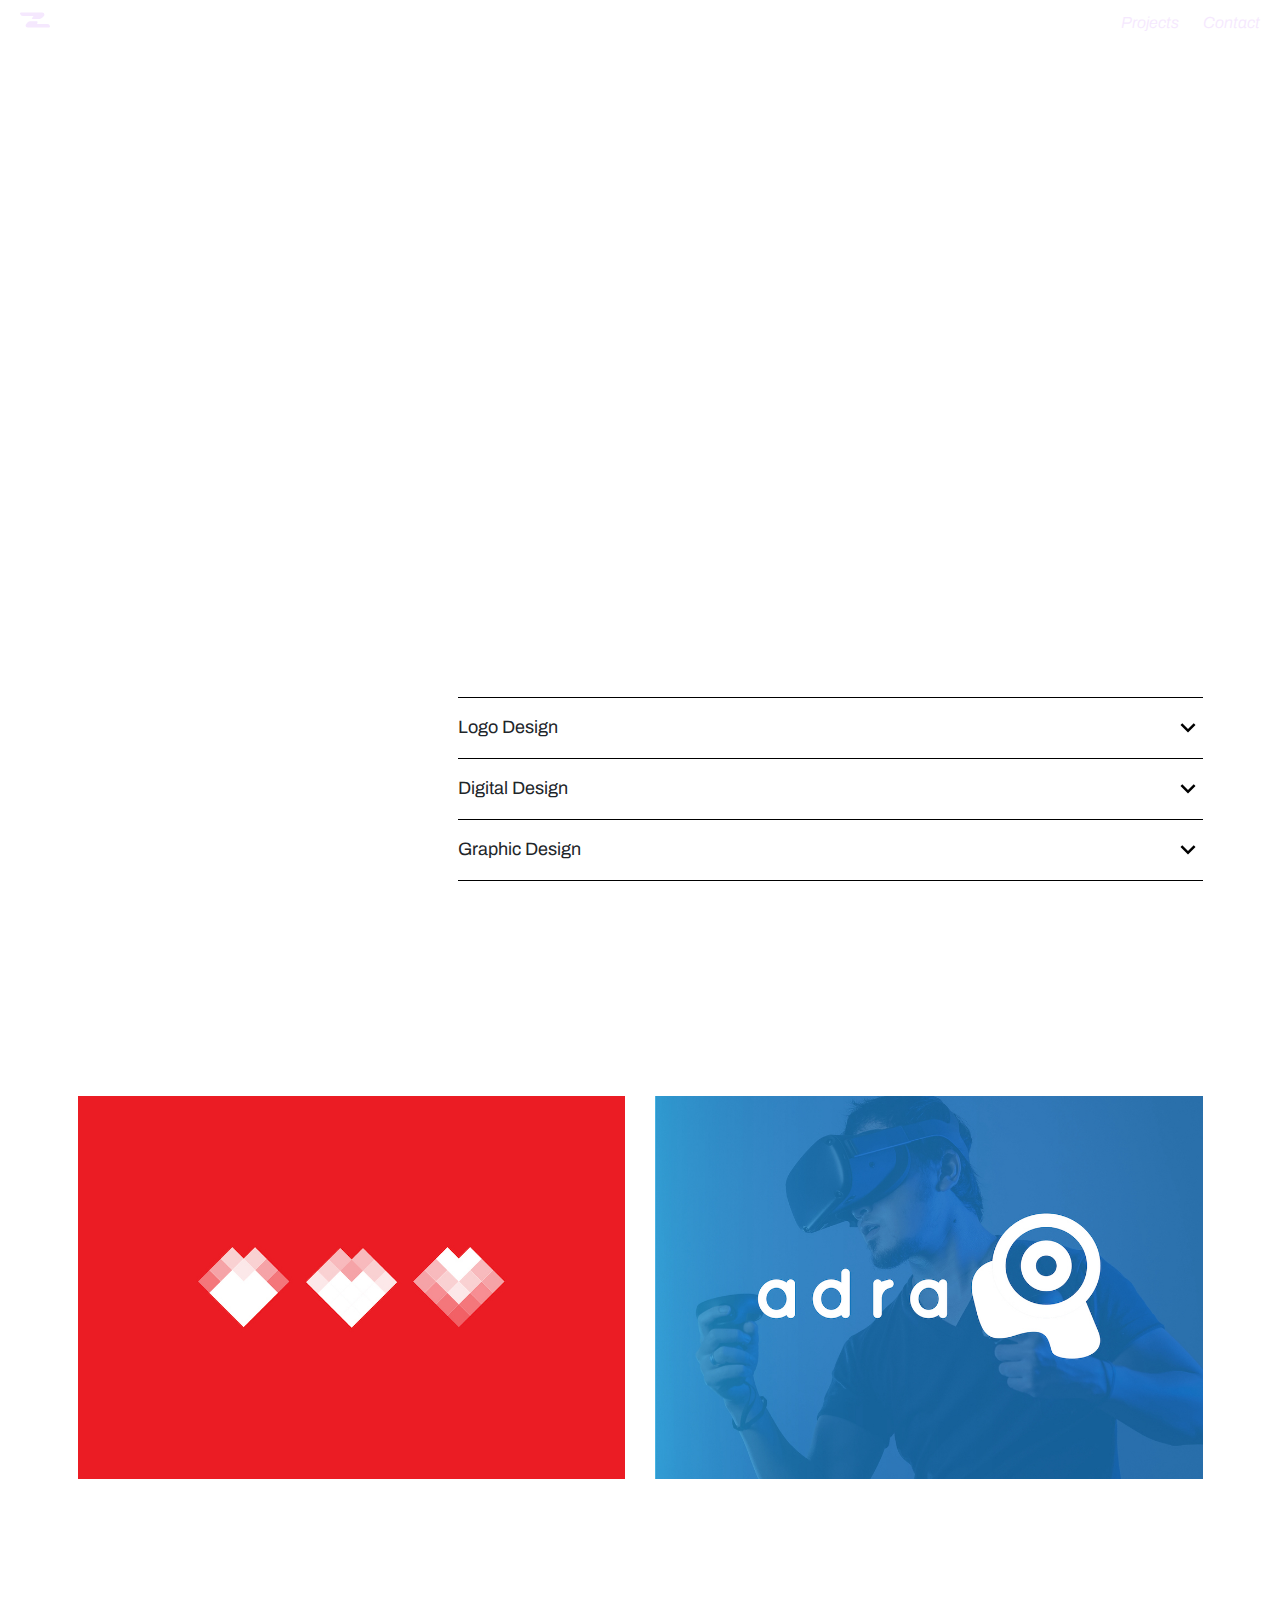
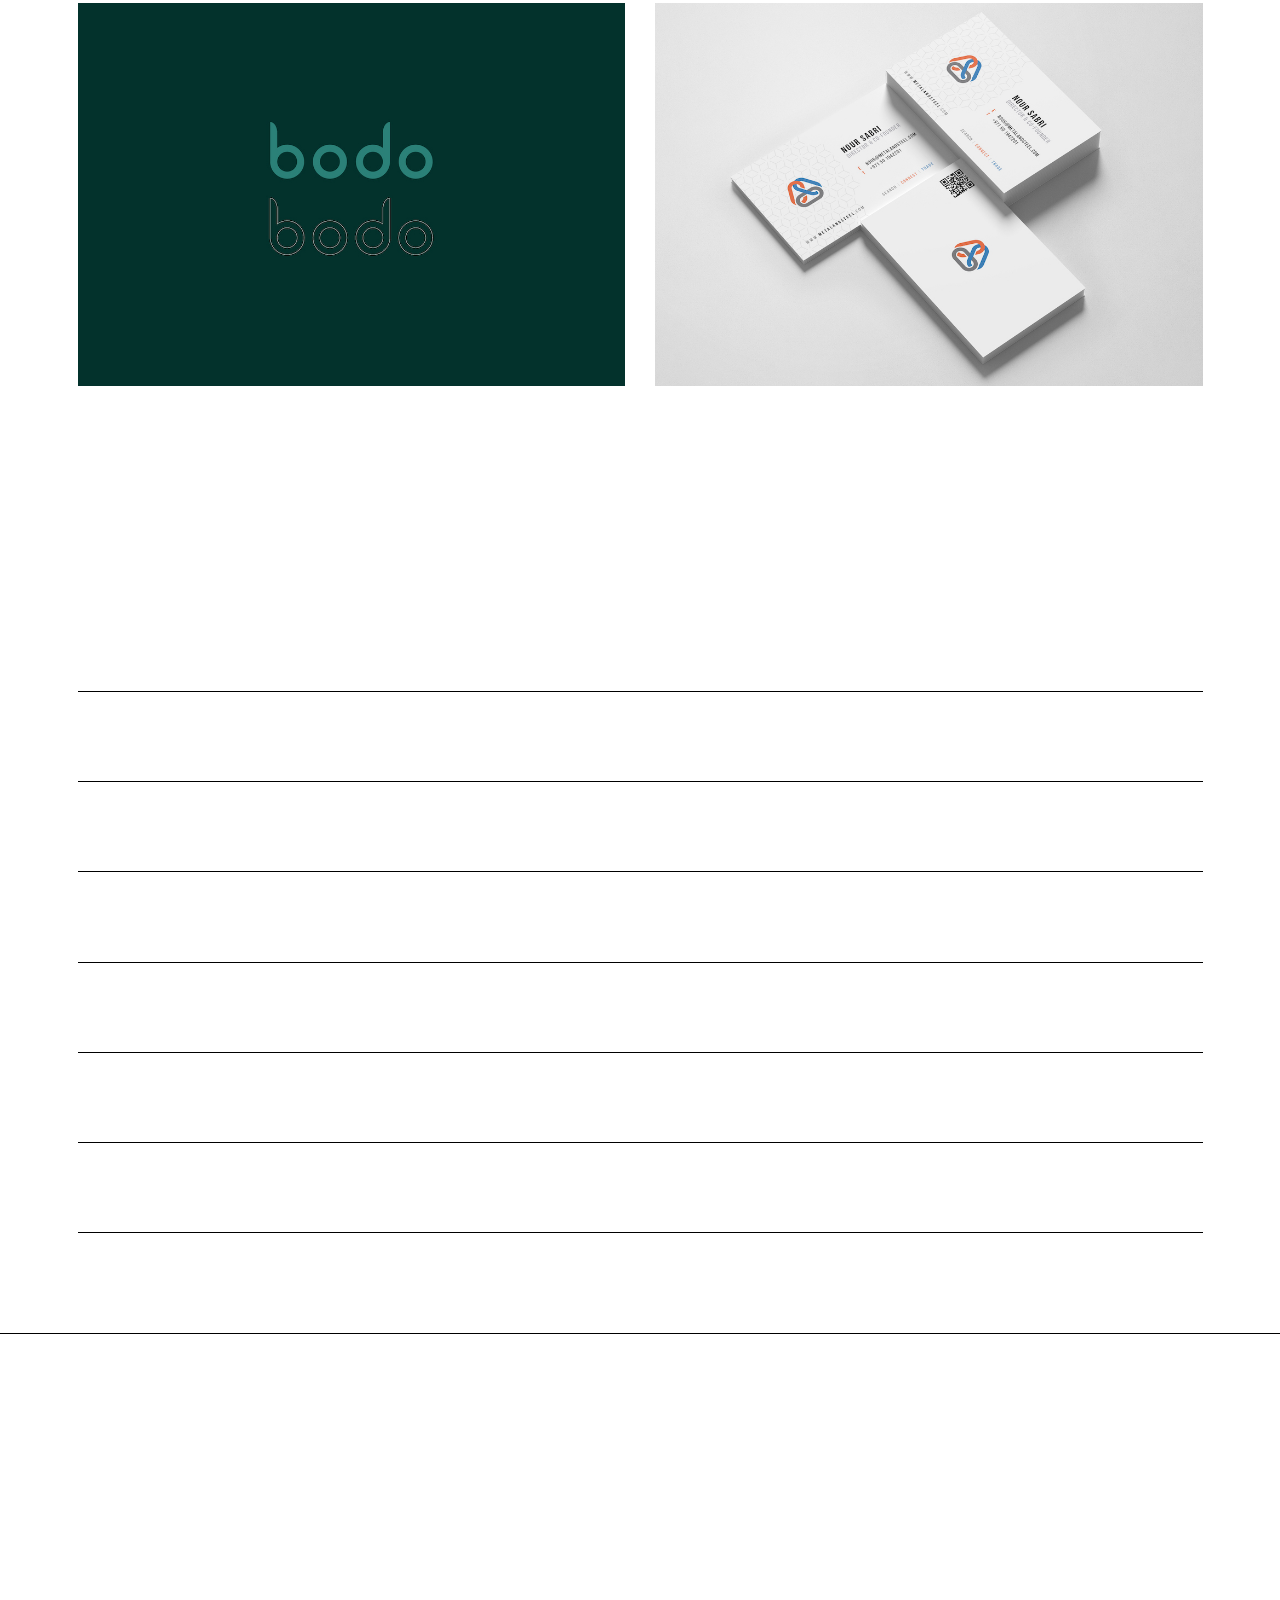
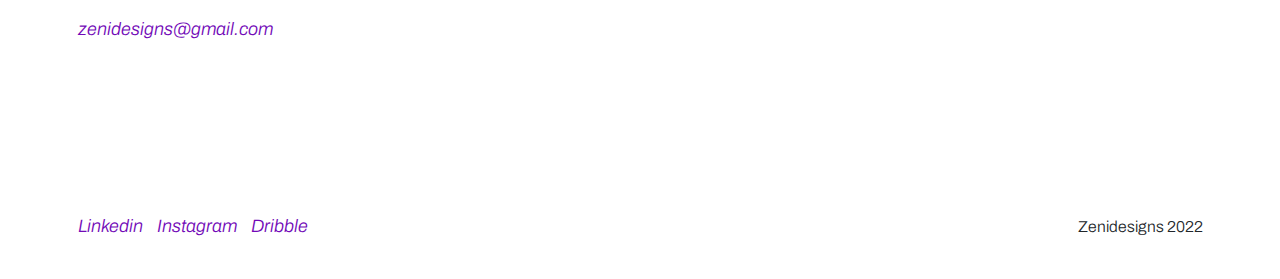
==== commit 0761f8b6: "Add more changes" ====
--- a/index.html
+++ b/index.html
@@ -1,77 +1,64 @@
 <!DOCTYPE html>
 <html lang="en">
 <meta charset="UTF-8">
-<title>Zeni Hoxha</title>
+<title>Made by Tuta</title>
 <meta name="viewport" content="width=device-width,initial-scale=1">
 <link rel="stylesheet" href="https://cdn.jsdelivr.net/npm/bootstrap@5.1.3/dist/css/bootstrap.min.css"
     crossorigin="anonymous">
 <link rel="stylesheet" href="css/style.css">
 
 <body>
-    <div id="main-content">
-        <header>
+    <!-- Header -->
+    <header>
+        <nav>
+            <a href="index.html" class="logo">
+                <svg xmlns="http://www.w3.org/2000/svg" width="47.198" height="23.841" viewBox="0 0 47.198 23.841">
+                    <g id="logo" transform="translate(-231.19 -242.16)">
+                        <path id="Path_12" data-name="Path 12"
+                            d="M251.99,248.9c-.5.516-.9.94-.9.943s-.572.6-1.277,1.334.84,1.336,3.429,1.336h6.127a11.529,11.529,0,0,0,5.557-1.319,14.817,14.817,0,0,0,3.122-2.665,4.489,4.489,0,0,0,1.586-3.268,3.293,3.293,0,0,0-3.207-3.1H232.8a1.608,1.608,0,0,0-1.607,1.607.91.91,0,0,0,.007.113,1.227,1.227,0,0,0,.052.308.252.252,0,0,0,.014.056,4.728,4.728,0,0,0,4.6,3.709h15.741C252.315,247.954,252.488,248.378,251.99,248.9Z"
+                            fill="#fff" />
+                        <path id="Path_13" data-name="Path 13"
+                            d="M373.8,414.14v.012a1.609,1.609,0,0,1-1.607,1.608H338.631a3.27,3.27,0,0,1-3.271-3.271,3.809,3.809,0,0,1,1.115-2.47,19.82,19.82,0,0,1,3.243-3.294,6.011,6.011,0,0,1,2.418-.787,18.675,18.675,0,0,1,3.264-.278h6.127c2.592,0,3.782.969,2.641,2.154a3.326,3.326,0,0,0-.588.8h0c-.4.793-.045,1.357.992,1.357h14.549a4.675,4.675,0,0,1,2.53.742h0a4.73,4.73,0,0,1,2.064,2.924A1.536,1.536,0,0,1,373.8,414.14Z"
+                            transform="translate(-95.416 -149.759)" fill="#fff" />
+                    </g>
+                </svg>
+            </a>
+            <ul>
+                <li><a href="index.html#project-section">Projects</a></li>
+                <li><a href="#footer-section">Contact</a></li>
+            </ul>
+        </nav>
+        <div class="container">
+            <div class="row">
+                <div class="col-xs-12 col-sm-12 col-md-9 col-lg-8">
+                    <div class="header-text">
+                        <p>Based in Auckland, New Zealand</p>
+                        <h1>Zenidesigns is a professional design service for new and existing businesses.
+                        </h1>
+                    </div>
+                </div>
+            </div>
+        </div>
+    </header>
+    <!-- Main -->
+    <main>
+        <section id="about-section">
             <div class="container">
+                <div class="row pb-5 mb-4">
+                    <div class="col-xs-12 col-sm-12 col-md-4 col-lg-4">
+                        <h3>Company</h3>
+                    </div>
+                    <div class="col-xs-12 col-sm-12 col-md-8 col-lg-8">
+                        <p>We aim to deliver professional designs for new and exiting businesses. Whether you
+                            need a brand new logo, or want to enhance your out-of-date logo, or you need marketing
+                            material and want a fresh new look in the marketplace.</p>
+                    </div>
+                </div>
                 <div class="row">
-                    <div class="col-xs-6 col-sm-6 col-md-6 col-lg-6">
-                        <div class="logo">
-                            <svg xmlns="http://www.w3.org/2000/svg" width="47.198" height="23.841"
-                                viewBox="0 0 47.198 23.841">
-                                <g id="logo" transform="translate(-231.19 -242.16)">
-                                    <path id="Path_12" data-name="Path 12"
-                                        d="M251.99,248.9c-.5.516-.9.94-.9.943s-.572.6-1.277,1.334.84,1.336,3.429,1.336h6.127a11.529,11.529,0,0,0,5.557-1.319,14.817,14.817,0,0,0,3.122-2.665,4.489,4.489,0,0,0,1.586-3.268,3.293,3.293,0,0,0-3.207-3.1H232.8a1.608,1.608,0,0,0-1.607,1.607.91.91,0,0,0,.007.113,1.227,1.227,0,0,0,.052.308.252.252,0,0,0,.014.056,4.728,4.728,0,0,0,4.6,3.709h15.741C252.315,247.954,252.488,248.378,251.99,248.9Z"
-                                        fill="#fff" />
-                                    <path id="Path_13" data-name="Path 13"
-                                        d="M373.8,414.14v.012a1.609,1.609,0,0,1-1.607,1.608H338.631a3.27,3.27,0,0,1-3.271-3.271,3.809,3.809,0,0,1,1.115-2.47,19.82,19.82,0,0,1,3.243-3.294,6.011,6.011,0,0,1,2.418-.787,18.675,18.675,0,0,1,3.264-.278h6.127c2.592,0,3.782.969,2.641,2.154a3.326,3.326,0,0,0-.588.8h0c-.4.793-.045,1.357.992,1.357h14.549a4.675,4.675,0,0,1,2.53.742h0a4.73,4.73,0,0,1,2.064,2.924A1.536,1.536,0,0,1,373.8,414.14Z"
-                                        transform="translate(-95.416 -149.759)" fill="#fff" />
-                                </g>
-                            </svg>
-                        </div>
-                    </div>
-                    <div class="col-xs-6 col-sm-6 col-md-6 col-lg-6">
-                        <div id="menu">
-                            <ul>
-                                <li>
-                                    <a href="index.html#projects">Projects</a>
-                                </li>
-                                <li>
-                                    <a href="index.html#contact">Contact</a>
-                                </li>
-                            </ul>
-                        </div>
-                    </div>
-                </div>
-            </div>
-        </header>
-        <section id="about">
-            <div class="container">
-                <div class="row pb-9">
-                    <div class="col-xs-12 col-sm-12 col-md-7 col-lg-7">
-                        <h1>Zenidesigns is an essential professional <span class="change-text"></span> service <br> for new and existing
-                            business.
-                        </h1>
-                    </div>
-                </div>
-                <div class="row pb-5">
-                    <div class="col-xs-12 col-sm-12 col-md-6 col-lg-6 pb-3">
-                        <h4>Company</h4>
-                    </div>
-                    <div class="col-xs-12 col-sm-12 col-md-6 col-lg-6">
-                        <p>Zenidesigns is an essential professional design service for new and exiting business. Whether
-                            your logo, website marketing material is outdated and needs a refresh new look in the
-                            marketplace. </p><br>
-
-                        <p>Today's businesses have become much more competitive than it used to be. With the rise of
-                            technology, the barrier to entry into the market place such as starting your own business
-                            has never become easier. The more competitors now in the market, customers have many more
-                            choices to choose.
-                        </p><br>
-                    </div>
-                </div>
-                <div class="row pb-4">
-                    <div class="col-xs-12 col-sm-12 col-md-6 col-lg-6 pb-3">
-                        <h4>What we offer</h4>
-                    </div>
-                    <div class="col-xs-12 col-sm-12 col-md-6 col-lg-6">
+                    <div class="col-xs-12 col-sm-12 col-md-4 col-lg-4">
+                        <h3>What we offer</h3>
+                    </div>
+                    <div class="col-xs-12 col-sm-12 col-md-8 col-lg-8">
                         <div class="accordion" id="accordionExample">
                             <div class="accordion-item">
                                 <h2 class="accordion-header" id="headingOne">
@@ -129,227 +116,258 @@
                                 </div>
                             </div>
                         </div>
-
                     </div>
                 </div>
             </div>
         </section>
-        <section id="projects">
+        <!-- Projects -->
+        <section id="project-section">
             <div class="container">
-                <div class="row pb-9">
-                    <div class="col-sm-12">
-                        <h1>Recent Work</h1>
-                    </div>
-                </div>
-                <!-- Project 1 -->
-                <a href="projects/project.html" class="projects">
-                    <div class="row">
-                        <div class="col-xs-12 col-sm-12 col-md-9 col-lg-9">
-                            <h3>Project tile</h3>
-                            <h4>mobile app, banner, logo lorem30</h4>
-                            <div class="project-btn">
-                                <svg xmlns="http://www.w3.org/2000/svg" width="45" height="45" viewBox="0 0 57 57">
-                                    <g data-name="Group 15" transform="translate(-1733 -2131)">
-                                        <g transform="translate(1733 2131)" id="p-circle" fill="none" stroke="#fff"
-                                            stroke-width="1">
-                                            <circle cx="28.5" cy="28.5" r="28.5" stroke="none" />
-                                            <circle cx="28.5" cy="28.5" r="28" fill="none" />
-                                        </g>
-                                        <g transform="translate(1763.367 2144.345) rotate(45)">
-                                            <path data-name="Path 5" d="M0,9.4,9.4,0l9.4,9.4" transform="translate(0 0)"
-                                                fill="none" stroke="#000" stroke-width="2" />
-                                            <path data-name="Path 6" d="M0,23.913V0" transform="translate(9.395 0.161)"
-                                                fill="none" stroke="#000" stroke-width="2" />
-                                        </g>
-                                    </g>
-                                </svg>
-                            </div>
+                <div class="row">
+                    <div class="col-sm-12">
+                        <h1>Recent projects</h1>
+                    </div>
+                </div>
+                <div class="row gx-5">
+                    <div class="col-xs-12 col-sm-12 col-md-6 col-lg-6">
+                        <a href="projects/medoc.html" class="project-outer">
+                            <div class="img-wrapper" data-scroll="in">
+                                <img src="images/medoc-main.jpg" class="img-fluid" alt="">
+                            </div>
+                            <div class="project-wrapper">
+                                <div class="project-title">
+                                    <h3>Medoc</h3>
+                                    <p>Brand Identity Logo Design, Business Card</p>
+                                </div>
+                                <div class="project-icon">
+                                    <?xml version="1.0" ?><svg height="48" viewBox="0 0 48 48" width="48"
+                                        xmlns="http://www.w3.org/2000/svg">
+                                        <path d="M14.83 16.42l9.17 9.17 9.17-9.17 2.83 2.83-12 12-12-12z" />
+                                        <path d="M0-.75h48v48h-48z" fill="none" />
+                                    </svg>
+                                </div>
+                            </div>
+                        </a>
+                    </div>
+                    <div class="col-xs-12 col-sm-12 col-md-6 col-lg-6">
+                        <a href="projects/adra.html" class="project-outer">
+                            <div class="img-wrapper" data-scroll="in">
+                                <img src="images/adra-main.jpg" class="img-fluid" alt="">
+                            </div>
+                            <div class="project-wrapper">
+                                <div class="project-title">
+                                    <h3>Adra</h3>
+                                    <p>Print, social media, graphic designs</p>
+                                </div>
+                                <div class="project-icon">
+                                    <?xml version="1.0" ?><svg height="48" viewBox="0 0 48 48" width="48"
+                                        xmlns="http://www.w3.org/2000/svg">
+                                        <path d="M14.83 16.42l9.17 9.17 9.17-9.17 2.83 2.83-12 12-12-12z" />
+                                        <path d="M0-.75h48v48h-48z" fill="none" />
+                                    </svg>
+                                </div>
+                            </div>
+                        </a>
+                    </div>
+                    <div class="col-xs-12 col-sm-12 col-md-6 col-lg-6">
+                        <a href="projects/bodo.html" class="project-outer">
+                            <div class="img-wrapper" data-scroll="in">
+                                <img src="images/bodo-main.jpg" class="img-fluid" alt="">
+                            </div>
+                            <div class="project-wrapper">
+                                <div class="project-title">
+                                    <h3>bodo</h3>
+                                    <p>Brand Identity Logo Design, Business Card, App Login UI Design</p>
+                                </div>
+                                <div class="project-icon">
+                                    <?xml version="1.0" ?><svg height="48" viewBox="0 0 48 48" width="48"
+                                        xmlns="http://www.w3.org/2000/svg">
+                                        <path d="M14.83 16.42l9.17 9.17 9.17-9.17 2.83 2.83-12 12-12-12z" />
+                                        <path d="M0-.75h48v48h-48z" fill="none" />
+                                    </svg>
+                                </div>
+                            </div>
+                        </a>
+                    </div>
+                    <div class="col-xs-12 col-sm-12 col-md-6 col-lg-6">
+                        <a href="projects/metalandsteel.html" class="project-outer">
+                            <div class="img-wrapper" data-scroll="in">
+                                <img src="images/metalandsteel-main.jpg" class="img-fluid" alt="">
+                            </div>
+                            <div class="project-wrapper">
+                                <div class="project-title">
+                                    <h3>metalandsteel.com</h3>
+                                    <p>Banner, Business Card, Social Media Post Design, Powerpoint Design</p>
+                                </div>
+                                <div class="project-icon">
+                                    <?xml version="1.0" ?><svg height="48" viewBox="0 0 48 48" width="48"
+                                        xmlns="http://www.w3.org/2000/svg">
+                                        <path d="M14.83 16.42l9.17 9.17 9.17-9.17 2.83 2.83-12 12-12-12z" />
+                                        <path d="M0-.75h48v48h-48z" fill="none" />
+                                    </svg>
+                                </div>
+                            </div>
+                        </a>
+                    </div>
+                </div>
+            </div>
+        </section>
+
+        <!-- All projects -->
+        <section id="all-project-section">
+            <div class="container">
+                <div class="row">
+                    <div class="col-sm-12">
+                        <h1>All projects</h1>
+                    </div>
+                </div>
+                <div class="row">
+                    <div class="col-sm-12">
+                        <a href="projects/trec.html" class="project-outer-xs" style="border-top: 1px solid #000">
+                            <div class="project-wrapper">
+                                <div class="project-title">
+                                    <h3>TREC</h3>
+                                    <p>Brand Identity Logo Design, App UI Design, Business Card, Social Media Post </p>
+                                </div>
+                                <div class="project-icon">
+                                    <?xml version="1.0" ?><svg height="48" viewBox="0 0 48 48" width="48"
+                                        xmlns="http://www.w3.org/2000/svg">
+                                        <path d="M14.83 16.42l9.17 9.17 9.17-9.17 2.83 2.83-12 12-12-12z" />
+                                        <path d="M0-.75h48v48h-48z" fill="none" />
+                                    </svg>
+                                </div>
+                            </div>
+                        </a>
+                    </div>
+                    <div class="col-sm-12">
+                        <a href="projects/ripit.html" class="project-outer-xs">
+                            <div class="project-wrapper">
+                                <div class="project-title">
+                                    <h3>Ripit</h3>
+                                    <p>Brand Identity Logo Design, Landing Page UI Design, Brand Merchandise Design </p>
+                                </div>
+                                <div class="project-icon">
+                                    <?xml version="1.0" ?><svg height="48" viewBox="0 0 48 48" width="48"
+                                        xmlns="http://www.w3.org/2000/svg">
+                                        <path d="M14.83 16.42l9.17 9.17 9.17-9.17 2.83 2.83-12 12-12-12z" />
+                                        <path d="M0-.75h48v48h-48z" fill="none" />
+                                    </svg>
+                                </div>
+                            </div>
+                        </a>
+                    </div>
+                    <div class="col-sm-12">
+                        <a href="projects/ava.html" class="project-outer-xs">
+                            <div class="project-wrapper">
+                                <div class="project-title">
+                                    <h3>AVA</h3>
+                                    <p>Brand Identity Logo Design, Brand Merchandise Design, Poster Design </p>
+                                </div>
+                                <div class="project-icon">
+                                    <?xml version="1.0" ?><svg height="48" viewBox="0 0 48 48" width="48"
+                                        xmlns="http://www.w3.org/2000/svg">
+                                        <path d="M14.83 16.42l9.17 9.17 9.17-9.17 2.83 2.83-12 12-12-12z" />
+                                        <path d="M0-.75h48v48h-48z" fill="none" />
+                                    </svg>
+                                </div>
+                            </div>
+                        </a>
+                    </div>
+                    <div class="col-sm-12">
+                        <a href="projects/dinore.html" class="project-outer-xs">
+                            <div class="project-wrapper">
+                                <div class="project-title">
+                                    <h3>Dinore Dresses</h3>
+                                    <p>Brand Identity Logo Design, Brand Merchandise Design, Poster Design</p>
+                                </div>
+                                <div class="project-icon">
+                                    <?xml version="1.0" ?><svg height="48" viewBox="0 0 48 48" width="48"
+                                        xmlns="http://www.w3.org/2000/svg">
+                                        <path d="M14.83 16.42l9.17 9.17 9.17-9.17 2.83 2.83-12 12-12-12z" />
+                                        <path d="M0-.75h48v48h-48z" fill="none" />
+                                    </svg>
+                                </div>
+                            </div>
+                        </a>
+                    </div>
+                    <div class="col-sm-12">
+                        <a href="projects/foxrose.html" class="project-outer-xs">
+                            <div class="project-wrapper">
+                                <div class="project-title">
+                                    <h3>fox rose</h3>
+                                    <p>Brand Identity Logo Design</p>
+                                </div>
+                                <div class="project-icon">
+                                    <?xml version="1.0" ?><svg height="48" viewBox="0 0 48 48" width="48"
+                                        xmlns="http://www.w3.org/2000/svg">
+                                        <path d="M14.83 16.42l9.17 9.17 9.17-9.17 2.83 2.83-12 12-12-12z" />
+                                        <path d="M0-.75h48v48h-48z" fill="none" />
+                                    </svg>
+                                </div>
+                            </div>
+                        </a>
+                    </div>
+                    <div class="col-sm-12">
+                        <a href="projects/birdlife-foundation.html" class="project-outer-xs">
+                            <div class="project-wrapper">
+                                <div class="project-title">
+                                    <h3>Birdlife Foundation</h3>
+                                    <p>Brand Identity Logo Design</p>
+                                </div>
+                                <div class="project-icon">
+                                    <?xml version="1.0" ?><svg height="48" viewBox="0 0 48 48" width="48"
+                                        xmlns="http://www.w3.org/2000/svg">
+                                        <path d="M14.83 16.42l9.17 9.17 9.17-9.17 2.83 2.83-12 12-12-12z" />
+                                        <path d="M0-.75h48v48h-48z" fill="none" />
+                                    </svg>
+                                </div>
+                            </div>
+                        </a>
+                    </div>
+                </div>
+            </div>
+        </section>
+    </main>
+
+    <!-- Footer -->
+    <footer id="footer-section">
+        <div class="container">
+            <div class="row">
+                <div class="col-sm-6">
+                    <div class="d-flex">
+                        <div class="contact-info align-self-center">
+                            <p>Have an idea and keen to know more?</p>
+                            <h1>Contact me</h1>
+                            <a href="">zenidesigns@gmail.com</a>
                         </div>
-                        <div class="col-xs-12 col-sm-12 col-md-3 col-lg-3">
-                            <img src="https://dummyimage.com/600x400/757575/fff" alt="" class="img-fluid">
-                        </div>
-                    </div>
-                </a>
-                <!-- Project 1 -->
-                <a href="projects/project.html" class="projects">
-                    <div class="row">
-                        <div class="col-xs-12 col-sm-12 col-md-9 col-lg-9">
-                            <h3>Project tile</h3>
-                            <h4>mobile app, banner, logo lorem30</h4>
-                            <div class="project-btn">
-                                <svg xmlns="http://www.w3.org/2000/svg" width="45" height="45" viewBox="0 0 57 57">
-                                    <g data-name="Group 15" transform="translate(-1733 -2131)">
-                                        <g transform="translate(1733 2131)" id="p-circle" fill="none" stroke="#fff"
-                                            stroke-width="1">
-                                            <circle cx="28.5" cy="28.5" r="28.5" stroke="none" />
-                                            <circle cx="28.5" cy="28.5" r="28" fill="none" />
-                                        </g>
-                                        <g transform="translate(1763.367 2144.345) rotate(45)">
-                                            <path data-name="Path 5" d="M0,9.4,9.4,0l9.4,9.4" transform="translate(0 0)"
-                                                fill="none" stroke="#000" stroke-width="2" />
-                                            <path data-name="Path 6" d="M0,23.913V0" transform="translate(9.395 0.161)"
-                                                fill="none" stroke="#000" stroke-width="2" />
-                                        </g>
-                                    </g>
-                                </svg>
-                            </div>
-                        </div>
-                        <div class="col-xs-12 col-sm-12 col-md-3 col-lg-3">
-                            <img src="https://dummyimage.com/600x400/757575/fff" alt="" class="img-fluid">
-                        </div>
-                    </div>
-                </a>
-                <!-- Project 1 -->
-                <a href="projects/project.html" class="projects">
-                    <div class="row">
-                        <div class="col-xs-12 col-sm-12 col-md-9 col-lg-9">
-                            <h3>Project tile</h3>
-                            <h4>mobile app, banner, logo lorem30</h4>
-                            <div class="project-btn">
-                                <svg xmlns="http://www.w3.org/2000/svg" width="45" height="45" viewBox="0 0 57 57">
-                                    <g data-name="Group 15" transform="translate(-1733 -2131)">
-                                        <g transform="translate(1733 2131)" id="p-circle" fill="none" stroke="#fff"
-                                            stroke-width="1">
-                                            <circle cx="28.5" cy="28.5" r="28.5" stroke="none" />
-                                            <circle cx="28.5" cy="28.5" r="28" fill="none" />
-                                        </g>
-                                        <g transform="translate(1763.367 2144.345) rotate(45)">
-                                            <path data-name="Path 5" d="M0,9.4,9.4,0l9.4,9.4" transform="translate(0 0)"
-                                                fill="none" stroke="#000" stroke-width="2" />
-                                            <path data-name="Path 6" d="M0,23.913V0" transform="translate(9.395 0.161)"
-                                                fill="none" stroke="#000" stroke-width="2" />
-                                        </g>
-                                    </g>
-                                </svg>
-                            </div>
-                        </div>
-                        <div class="col-xs-12 col-sm-12 col-md-3 col-lg-3">
-                            <img src="https://dummyimage.com/600x400/757575/fff" alt="" class="img-fluid">
-                        </div>
-                    </div>
-                </a>
-                <!-- Project 1 -->
-                <a href="projects/project.html" class="projects">
-                    <div class="row">
-                        <div class="col-xs-12 col-sm-12 col-md-9 col-lg-9">
-                            <h3>Project tile</h3>
-                            <h4>mobile app, banner, logo lorem30</h4>
-                            <div class="project-btn">
-                                <svg xmlns="http://www.w3.org/2000/svg" width="45" height="45" viewBox="0 0 57 57">
-                                    <g data-name="Group 15" transform="translate(-1733 -2131)">
-                                        <g transform="translate(1733 2131)" id="p-circle" fill="none" stroke="#fff"
-                                            stroke-width="1">
-                                            <circle cx="28.5" cy="28.5" r="28.5" stroke="none" />
-                                            <circle cx="28.5" cy="28.5" r="28" fill="none" />
-                                        </g>
-                                        <g transform="translate(1763.367 2144.345) rotate(45)">
-                                            <path data-name="Path 5" d="M0,9.4,9.4,0l9.4,9.4" transform="translate(0 0)"
-                                                fill="none" stroke="#000" stroke-width="2" />
-                                            <path data-name="Path 6" d="M0,23.913V0" transform="translate(9.395 0.161)"
-                                                fill="none" stroke="#000" stroke-width="2" />
-                                        </g>
-                                    </g>
-                                </svg>
-                            </div>
-                        </div>
-                        <div class="col-xs-12 col-sm-12 col-md-3 col-lg-3">
-                            <img src="https://dummyimage.com/600x400/757575/fff" alt="" class="img-fluid">
-                        </div>
-                    </div>
-                </a>
-                <!-- Project 1 -->
-                <a href="projects/project.html" class="projects">
-                    <div class="row">
-                        <div class="col-xs-12 col-sm-12 col-md-9 col-lg-9">
-                            <h3>Project tile</h3>
-                            <h4>mobile app, banner, logo lorem30</h4>
-                            <div class="project-btn">
-                                <svg xmlns="http://www.w3.org/2000/svg" width="45" height="45" viewBox="0 0 57 57">
-                                    <g data-name="Group 15" transform="translate(-1733 -2131)">
-                                        <g transform="translate(1733 2131)" id="p-circle" fill="none" stroke="#fff"
-                                            stroke-width="1">
-                                            <circle cx="28.5" cy="28.5" r="28.5" stroke="none" />
-                                            <circle cx="28.5" cy="28.5" r="28" fill="none" />
-                                        </g>
-                                        <g transform="translate(1763.367 2144.345) rotate(45)">
-                                            <path data-name="Path 5" d="M0,9.4,9.4,0l9.4,9.4" transform="translate(0 0)"
-                                                fill="none" stroke="#000" stroke-width="2" />
-                                            <path data-name="Path 6" d="M0,23.913V0" transform="translate(9.395 0.161)"
-                                                fill="none" stroke="#000" stroke-width="2" />
-                                        </g>
-                                    </g>
-                                </svg>
-                            </div>
-                        </div>
-                        <div class="col-xs-12 col-sm-12 col-md-3 col-lg-3">
-                            <img src="https://dummyimage.com/600x400/757575/fff" alt="" class="img-fluid">
-                        </div>
-                    </div>
-                </a>
-                <!-- Project 1 -->
-                <a href="projects/project.html" class="projects">
-                    <div class="row">
-                        <div class="col-xs-12 col-sm-12 col-md-9 col-lg-9">
-                            <h3>Project tile</h3>
-                            <h4>mobile app, banner, logo lorem30</h4>
-                            <div class="project-btn">
-                                <svg xmlns="http://www.w3.org/2000/svg" width="45" height="45" viewBox="0 0 57 57">
-                                    <g data-name="Group 15" transform="translate(-1733 -2131)">
-                                        <g transform="translate(1733 2131)" id="p-circle" fill="none" stroke="#fff"
-                                            stroke-width="1">
-                                            <circle cx="28.5" cy="28.5" r="28.5" stroke="none" />
-                                            <circle cx="28.5" cy="28.5" r="28" fill="none" />
-                                        </g>
-                                        <g transform="translate(1763.367 2144.345) rotate(45)">
-                                            <path data-name="Path 5" d="M0,9.4,9.4,0l9.4,9.4" transform="translate(0 0)"
-                                                fill="none" stroke="#000" stroke-width="2" />
-                                            <path data-name="Path 6" d="M0,23.913V0" transform="translate(9.395 0.161)"
-                                                fill="none" stroke="#000" stroke-width="2" />
-                                        </g>
-                                    </g>
-                                </svg>
-                            </div>
-                        </div>
-                        <div class="col-xs-12 col-sm-12 col-md-3 col-lg-3">
-                            <img src="https://dummyimage.com/600x400/757575/fff" alt="" class="img-fluid">
-                        </div>
-                    </div>
-                </a>
-            </div>
-            <div id="contact"></div>
-        </section>
-    </div>
-    <!-- Footer -->
-    <footer>
-        <div class="container">
-            <div class="row pb-9">
-                <div class="col-xs-12 col-sm-12 col-md-8 col-lg-8 pb-5">
-                    <h1>Have an awesome idea and keen to know more?</h1>
-                </div>
-                <div class="col-xs-12 col-sm-12 col-md-12 col-lg-12">
-                    <a href="" class="a-btn">Email me</a>
-                </div>
-            </div>
-            <div class="row">
-                <div class="col-xs-12 col-sm-12 col-md-12 col-lg-12">
-                    <p><small>&copy; Zeni hoxha 2022</small></p>
+                    </div>
+                </div>
+            </div>
+            <div class="row footer-bottom">
+                <div class="col-sm-6">
+                    <div class="socials">
+                        <a href="">Linkedin</a>
+                        <a href="">Instagram</a>
+                        <a href="">Dribble</a>
+                    </div>
+                </div>
+                <div class="col-sm-6">
+                    <small class="copyright"> Zenidesigns 2022 </small>
                 </div>
             </div>
         </div>
     </footer>
+
 
     <script src="https://cdnjs.cloudflare.com/ajax/libs/jquery/3.6.0/jquery.min.js" crossorigin="anonymous"
         referrerpolicy="no-referrer"></script>
     <script src="https://cdn.jsdelivr.net/npm/bootstrap@5.1.3/dist/js/bootstrap.min.js" crossorigin="anonymous">
     </script>
+    <script src="js/gsap.min.js"></script>
+    <script src="js/ScrollTrigger.min.js"></script>
     <script src="js/scroll-out.js"></script>
-    <script>
-        ScrollOut({
-            targets: 'h1, h3, h4, p, .projects, .accordion-item',
-            once: true,
-
-        })
-    </script>
+    <script src="js/main.js"></script>
+
 
 </body>
 
--- a/css/style.css
+++ b/css/style.css
@@ -1 +1 @@
-@import url("https://fonts.googleapis.com/css2?family=Archivo:ital,wght@0,300;0,400;0,500;0,600;0,700;0,800;0,900;1,300;1,400;1,500;1,600;1,700;1,800;1,900&display=swap");*{font-family:"Archivo",sans-serif}button:focus{outline:0}html{font-size:62.5%}body{font-size:1.8rem;line-height:1.4em;font-weight:300}.pb-3{padding-bottom:3rem}.pb-4{padding-bottom:4rem}.pb-6{padding-bottom:6rem}.pb-9{padding-bottom:9rem}.logo img{max-width:30px}.logo svg{width:50px;height:25px}.logo svg path{fill:red}.text-right{text-align:right}strong{font-weight:700}#main-content{position:relative;z-index:10;background:#fff;min-height:100vh;width:100%;box-sizing:border-box;margin-bottom:80vh;padding-bottom:4rem}section{padding:4rem 0}header{background-color:#000;padding:6rem 0}#about{background-color:#000;color:#fff;padding-bottom:9rem}#projects{background-color:#fff;padding-top:6rem}#projects h1,#projects h4,#projects h3{color:#000}h1{font-size:52px;font-weight:400}@media (max-width: 768px){#main-content{padding-bottom:2rem;margin-bottom:0}h1{font-size:28px}section,header{padding:2rem 0}.pb-3{padding-bottom:2rem}.pb-4{padding-bottom:3rem}.pb-6{padding-bottom:3rem}.pb-9{padding-bottom:4rem}}.a-btn{color:#a3a3a3;font-size:2rem;position:relative;text-decoration:none;cursor:pointer}.a-btn:before{content:'';position:absolute;bottom:-0.3rem;left:0.2rem;width:calc(100% - 0.4rem);border-bottom:2px dashed #a3a3a3;z-index:-1}.a-btn:hover,.a-btn:focus,.a-btn:active{font-style:italic;color:blue}.a-btn:hover:before,.a-btn:focus:before,.a-btn:active:before{border-bottom-color:blue}#menu{text-align:right}#menu ul{margin:0;padding:0;list-style-type:none}#menu ul li{display:inline-flex;padding-right:1.5rem}#menu ul li:last-child{padding-right:0}#menu ul li a{color:#fff;text-decoration:none;font-size:1.5rem;font-weight:500;opacity:0.4}@media (min-width: 992px){#menu{text-align:left}#menu ul li:last-child{float:right}}h1,h3,h4,p,.projects,.accordion-item{position:relative;margin:0;padding:0;transition:0.5s;transform-origin:left;transform:scaleX(0)}h1::before,h3::before,h4::before,p::before,.projects::before,.accordion-item::before{content:'';position:absolute;top:0;left:0;width:100%;height:100%;background:#000;transform-origin:right;transition:0.6s}#projects h1::before,#projects .projects::before,#projects h3::before,#projects h4::before{background:#fff !important}footer h1::before,footer p::before{background:#f2f1eb !important}.wh-bg h1::before,.wh-bg h3::before,.wh-bg h4::before,.wh-bg p::before,.wh-bg .projects::before,.wh-bg .accordion-item::before{content:'';background:#fff !important}h1[data-scroll="in"],h3[data-scroll="in"],h4[data-scroll="in"],p[data-scroll="in"],.accordion-item[data-scroll="in"],.projects[data-scroll="in"]{transform:scaleX(1)}h1[data-scroll="in"]::before,h3[data-scroll="in"]::before,h4[data-scroll="in"]::before,p[data-scroll="in"]::before,.projects[data-scroll="in"]::before,.accordion-item[data-scroll="in"]::before{transform:scaleX(0);transition-delay:0.5s}.projects{text-decoration:none;display:block;border-bottom:1px solid #000;padding:3rem 0 !important;cursor:pointer}.projects h4{opacity:0.3}.projects .project-btn{margin-top:2rem}.projects .project-btn svg #p-circle,.projects .project-btn svg path{transition:0.3s all ease-in-out}.projects .project-btn svg #p-circle{stroke:#fff}.projects:hover .project-title h3,.projects:hover .project-title p,.projects:focus .project-title h3,.projects:focus .project-title p,.projects:active .project-title h3,.projects:active .project-title p{color:blue}.projects:hover svg #p-circle,.projects:focus svg #p-circle,.projects:active svg #p-circle{fill:blue}.projects:hover svg path,.projects:focus svg path,.projects:active svg path{stroke:#fff}@media (max-width: 992px){.projects .project-btn{float:right;margin-bottom:2rem}}.accordion .accordion-item{border:none;border-bottom:1px solid #fff;border-radius:0}.accordion .accordion-item:first-child{border-top:1px solid #fff}.accordion .accordion-item .accordion-button{padding:2rem 0;font-size:2rem;background:#000;color:#fff;border:none !important}.accordion .accordion-item .accordion-button::after{background-size:2rem;width:2rem;height:2rem;background-image:url("data:image/svg+xml,<svg xmlns='http://www.w3.org/2000/svg' viewBox='0 0 16 16' fill='%23ffffff'><path fill-rule='evenodd' d='M1.646 4.646a.5.5 0 0 1 .708 0L8 10.293l5.646-5.647a.5.5 0 0 1 .708.708l-6 6a.5.5 0 0 1-.708 0l-6-6a.5.5 0 0 1 0-.708z'/></svg>") !important}.accordion .accordion-item .accordion-button:focus{box-shadow:none;border-color:rgba(0,0,0,0.125);outline:none}.accordion .accordion-item .accordion-button:not(.collapsed){background-color:#000;box-shadow:none}.accordion .accordion-item .accordion-body{padding:2rem 0 4rem 0;background:#000}footer{position:fixed;bottom:0;z-index:1;width:100%;height:80vh;background-color:#f2f1eb;display:flex;justify-content:center;align-items:center}footer h1{color:#000}@media (max-width: 768px){footer{position:relative;height:auto;padding:8rem 0}}.project-wrapper header,.project-wrapper #about{background-color:#fff}.project-wrapper header h1,.project-wrapper header p,.project-wrapper header h4,.project-wrapper #about h1,.project-wrapper #about p,.project-wrapper #about h4{color:#000}.project-wrapper #menu ul li a{color:#000}.project-wrapper svg path{fill:#000}.change-text{color:red;letter-spacing:-5px;font-style:italic}.change-text:after{content:"";animation:spin 2s linear infinite}@keyframes spin{0%{content:"design"}20%{content:"apps"}40%{content:"product"}60%{content:"website"}80%{content:"social"}100%{content:"social"}}.back-btn{display:flex;align-items:center;margin-bottom:3rem;color:#000}.back-btn svg{max-width:26px;width:26px}.back-btn span{padding-right:15px}.back-btn:hover svg path,.back-btn:focus svg path{fill:blue}
+@import url("https://fonts.googleapis.com/css2?family=Archivo:ital,wght@0,300;0,400;0,500;0,600;0,700;0,800;0,900;1,300;1,400;1,500;1,600;1,700;1,800;1,900&display=swap");*{font-family:"Archivo",sans-serif}button:focus{outline:0}html{font-size:62.5%}body{font-size:1.8rem;line-height:1.4em;font-weight:300}.container-fluid{padding-left:var(--bs-gutter-x, 3.75rem);padding-right:var(--bs-gutter-x, 3.75rem)}main{position:relative;z-index:10;padding-bottom:10rem}nav{display:flex;align-items:center;justify-content:space-between;padding:1rem 2rem}nav .logo{margin-top:-1.6rem}nav .logo svg{height:3rem;width:3rem}nav .logo svg path{fill:#f5e8fe}nav ul{list-style-type:none}nav ul li{display:inline-block;padding-right:2rem}nav ul li:last-child{padding-right:0}nav ul li a{color:#f5e8fe;text-decoration:none;font-size:1.6rem;font-style:italic;transition:0.3 all ease-in-out}nav ul li a:hover{font-style:normal;color:#f5e8fe}.header-text{padding:4rem 0}.header-text h1,.header-text p{color:#f5e8fe}.header-text p{margin-bottom:1rem;font-style:italic}@media (min-width: 992px){.header-text{padding:12rem 0 20rem 0}}@media (max-width: 768px){header{background-color:#7209b7}}.back-to-jobs{text-decoration:none;display:inline-block;margin-bottom:2rem;color:#fff;font-style:italic}.back-to-jobs svg{transform:rotate(90deg);vertical-align:middle;margin-left:-1.5rem}.back-to-jobs svg .arrow{fill:#fff}.back-to-jobs:hover{font-style:normal;color:#fff}.back-to-top{text-decoration:none;display:inline-block;margin-top:2rem;color:#000;font-style:italic}.back-to-top:hover{font-style:normal;color:#000}h1{font-weight:900;font-size:4.6rem}@media (max-width: 768px){h1{font-size:3rem}h2{font-size:2.6rem}h3{font-size:2.2rem}#about-section{margin-top:4rem}#about-section h3{margin-bottom:1rem}}#about-section{margin-bottom:6rem}#project-section{margin:6rem 0 3rem 0;padding:6rem 0 3rem 0}#project-section h1{margin-bottom:4rem}#all-project-section h1{margin-bottom:4rem}.accordion .accordion-item{border:none;border-bottom:1px solid #000;background-color:transparent;border-radius:0}.accordion .accordion-item:first-child{border-top:1px solid #000 !important}.accordion .accordion-item button{padding:1.5rem 0;font-size:1.8rem;background-color:transparent}.accordion .accordion-item button::after{background-size:3rem;width:3rem;height:3rem;background-image:url("[data-uri]")}.accordion .accordion-item button:focus{box-shadow:none;border-color:#000 !important;outline:none}.accordion .accordion-item button:hover{color:#000}.accordion .accordion-item button:not(.collapsed){background-color:transparent;box-shadow:none;color:#000}.accordion .accordion-item button:not(.collapsed)::after{background-image:url("[data-uri]")}.accordion .accordion-item .accordion-body{padding:2rem 0 4rem 0;background:transparent}@media (min-width: 1200px){h1,h3,p,.img-wrapper,.project-wrapper{position:relative;margin:0;padding:0;transition:0.5s;transform-origin:left;transform:scaleX(0)}h1::before,h3::before,p::before,.img-wrapper::before,.project-wrapper::before{content:'';position:absolute;top:0;left:0;width:100%;height:100%;background:#fff;transform-origin:right;transition:0.6s}h1[data-scroll="in"],h3[data-scroll="in"],p[data-scroll="in"],.img-wrapper[data-scroll="in"],.project-wrapper[data-scroll="in"]{transform:scaleX(1)}h1[data-scroll="in"]::before,h3[data-scroll="in"]::before,p[data-scroll="in"]::before,.img-wrapper[data-scroll="in"]::before,.project-wrapper[data-scroll="in"]::before{transform:scaleX(0);transition-delay:0.5s}}.header-text h1::before,.header-text p::before,.header-text h3::before,#about-section h1::before,#about-section p::before,#about-section h3::before{background:#7209b7 !important}footer h1::before,footer p::before{background:#f5e8fe !important}.project-outer,.project-outer-xs{text-decoration:none;display:block;margin-bottom:3.5rem}.project-outer .img-wrapper,.project-outer-xs .img-wrapper{overflow:hidden}.project-outer .img-wrapper img,.project-outer-xs .img-wrapper img{transition:1s all ease-in-out}.project-outer:hover .img-wrapper img,.project-outer-xs:hover .img-wrapper img{transform:scale(1.1)}.project-outer:hover .project-wrapper h3,.project-outer-xs:hover .project-wrapper h3{color:#7209b7}.project-outer:hover .project-wrapper .project-icon,.project-outer-xs:hover .project-wrapper .project-icon{opacity:1}.project-wrapper{display:flex;justify-content:space-between;padding:2rem 0}.project-wrapper .project-title h3{font-size:2rem;color:#283618;margin-bottom:0;padding:0}.project-wrapper .project-title p{color:#283618;opacity:0.4}.project-wrapper .project-icon{margin-top:0.6rem;opacity:0;transition:opacity 0.3s}.project-wrapper .project-icon svg{height:3rem;width:3rem;transform:rotate(-90deg)}.project-outer-xs{border-bottom:1px solid #000;margin-bottom:0}@media (max-width: 992px){.project-wrapper .project-icon{opacity:1}}footer{padding:8rem 0 4rem 0;border-top:1px solid #000}footer .copyright{display:inline-block}footer a{text-decoration:none;color:#7209b7;font-style:italic}footer a:hover{color:#7209b7;font-style:normal}.socials a{display:inline-block;padding-right:1rem}@media (min-width: 768px){.d-flex{height:50vh}footer{padding:3rem 0 4rem 0}footer .footer-bottom .col-sm-6:last-child{text-align:right}}@media (max-width: 768px){footer .footer-bottom{margin-top:3rem}footer .footer-bottom .col-sm-6:last-child{margin-top:2rem;text-align:left}}
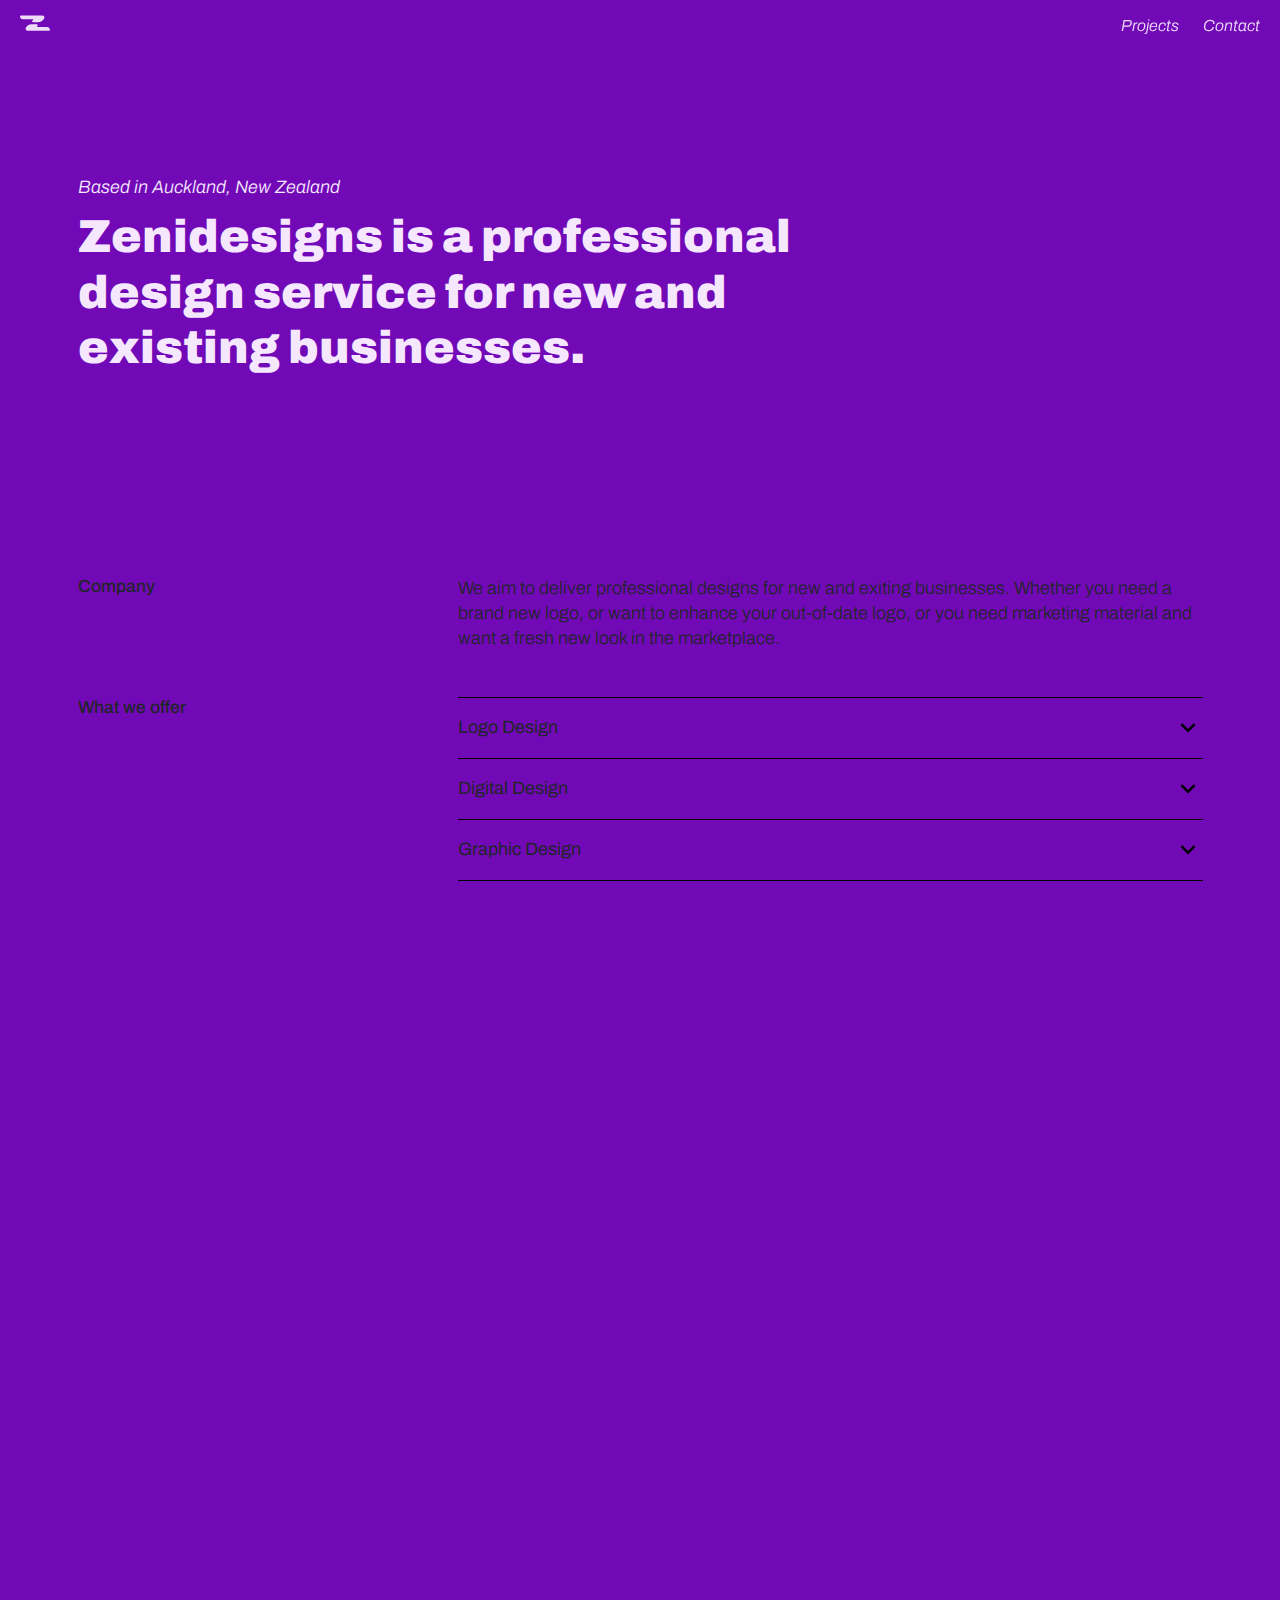
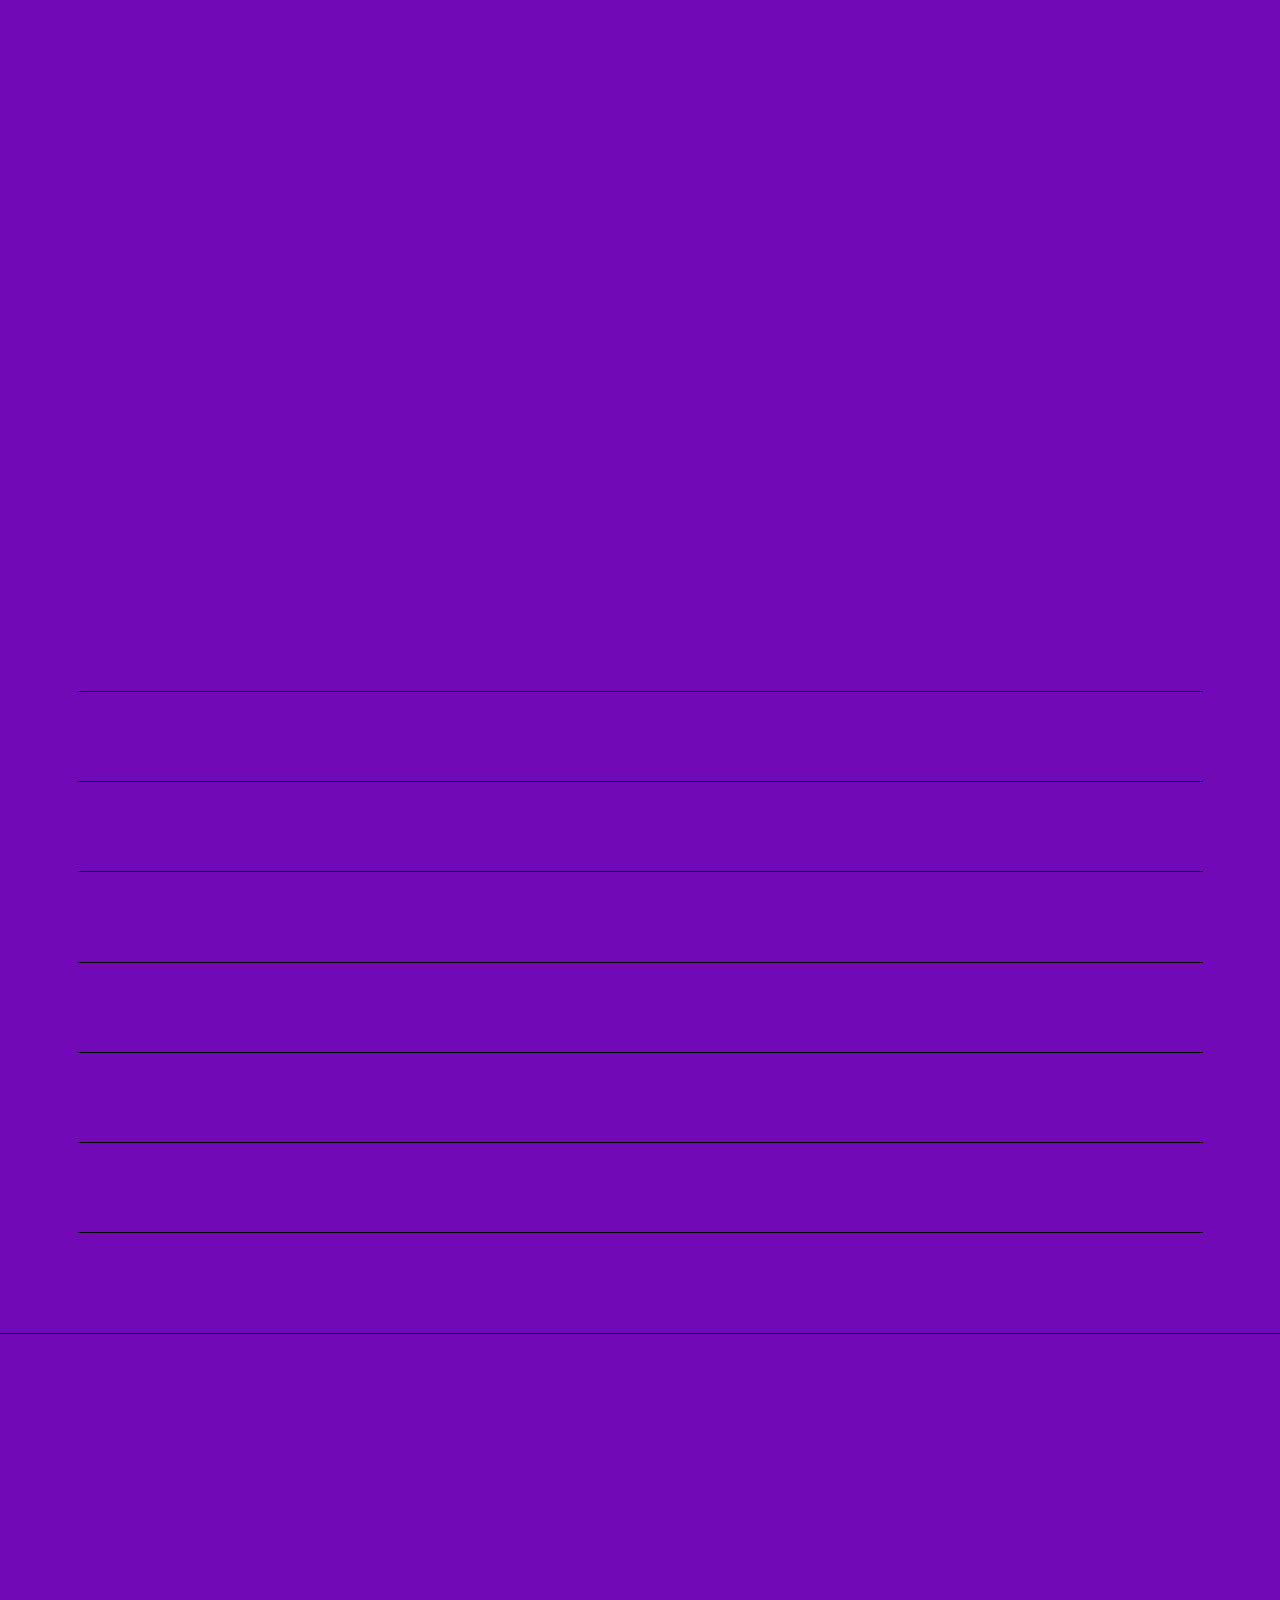
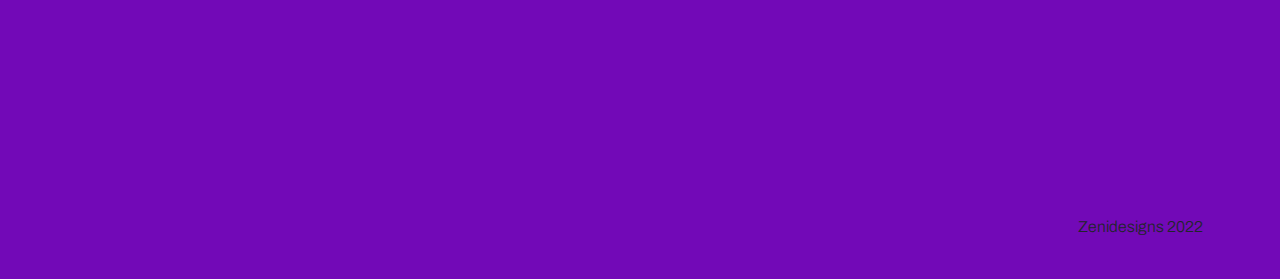
==== commit 678ec70a: "more files" ====
(no text change in the page or its own stylesheets)
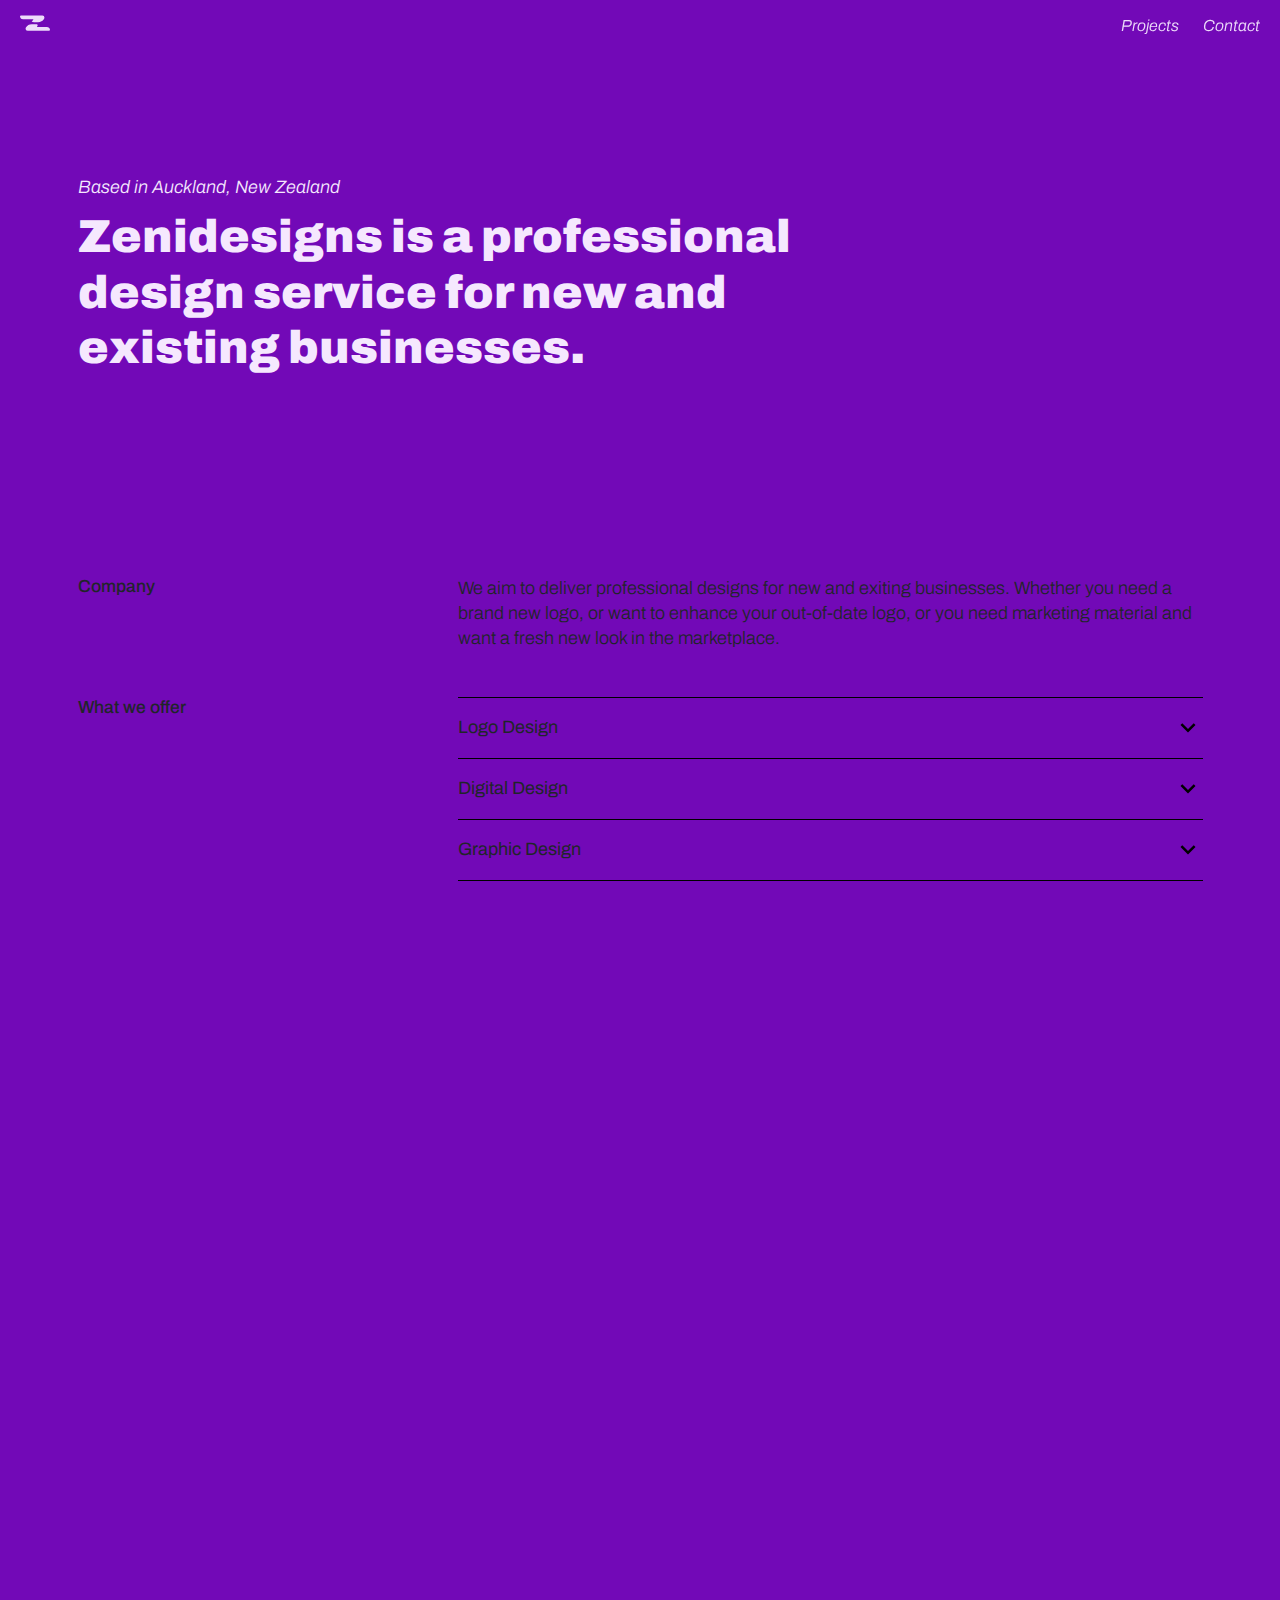
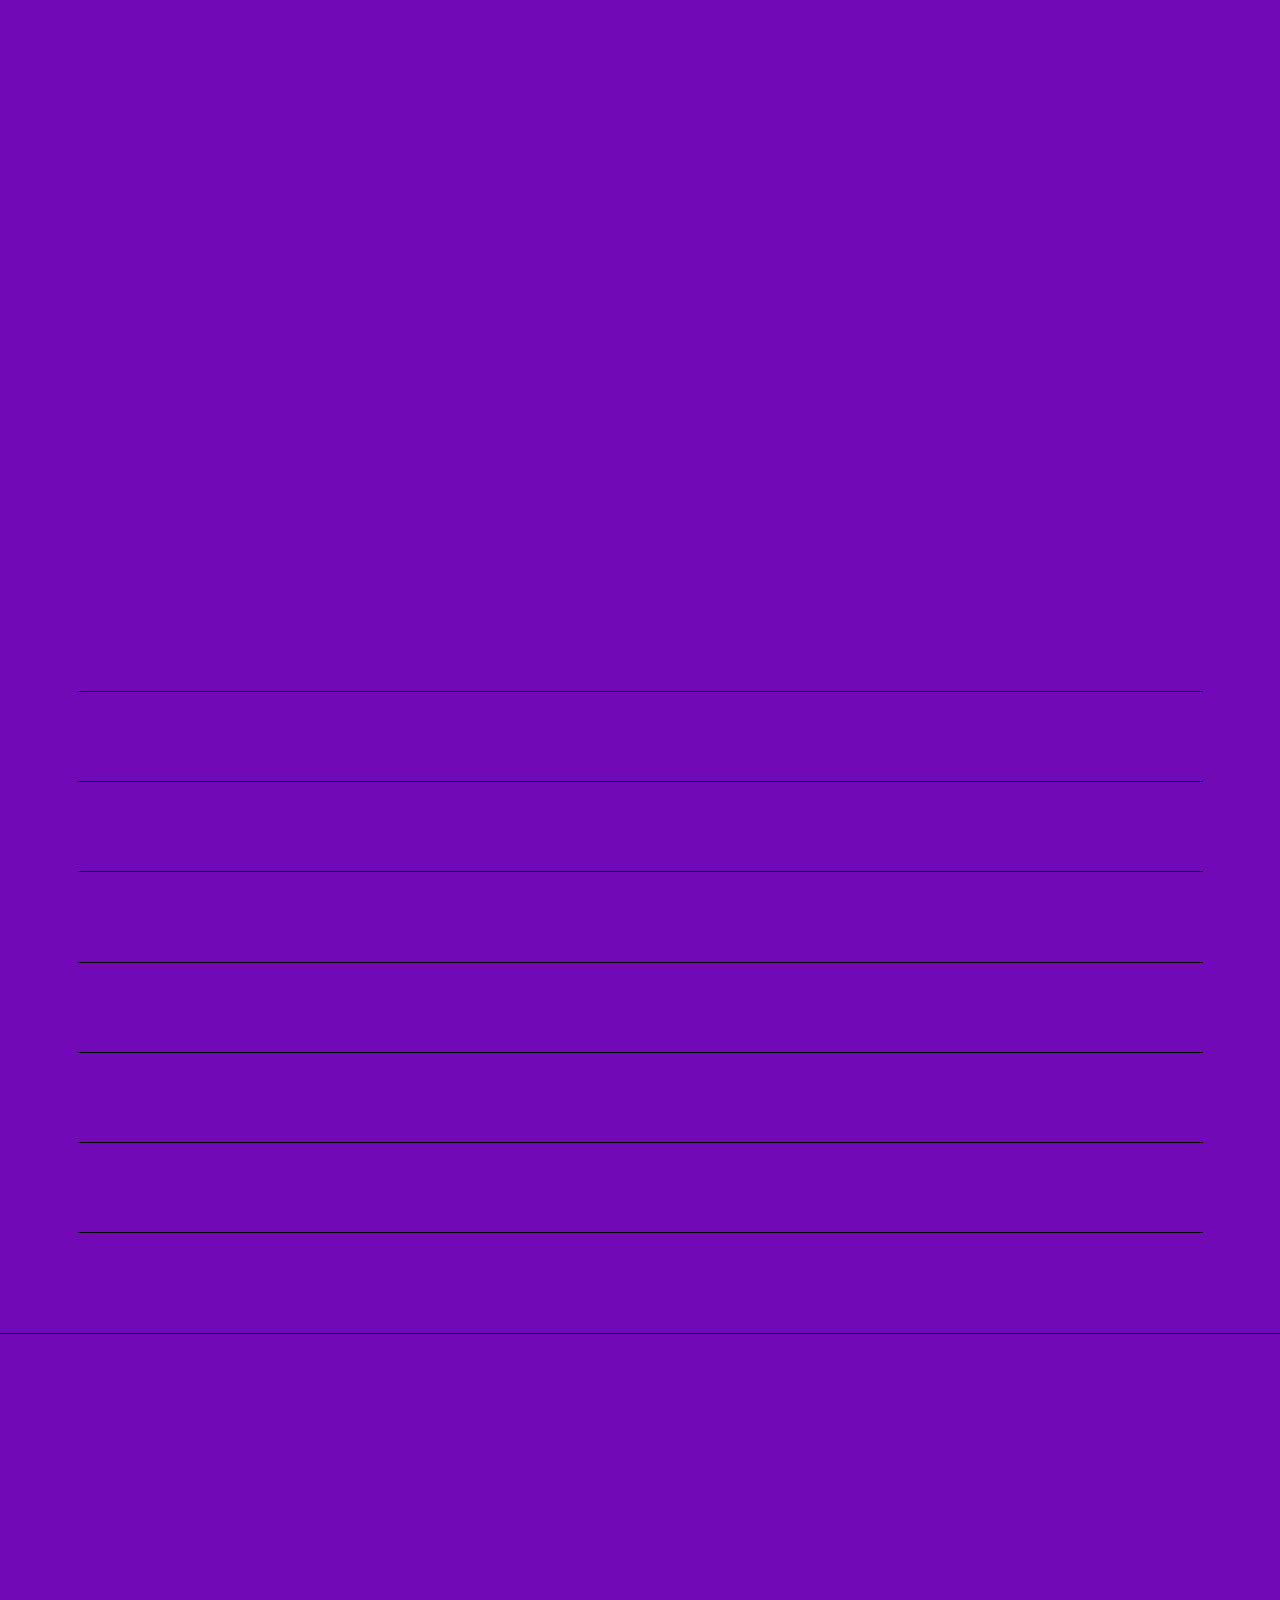
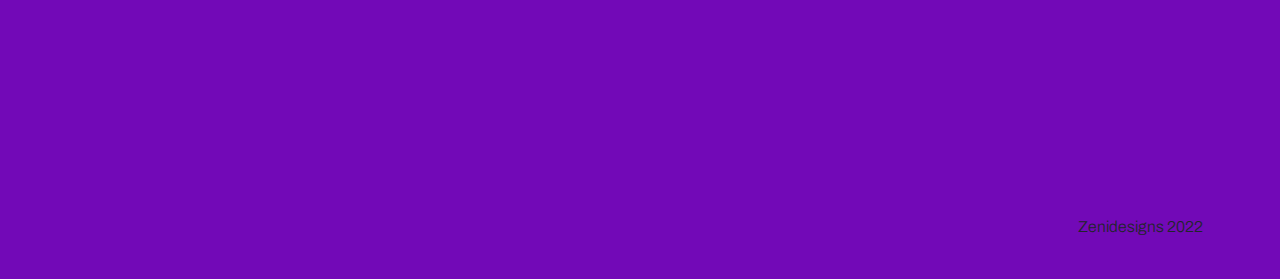
==== commit 7d186466: "update" ====
--- a/index.html
+++ b/index.html
@@ -1,7 +1,7 @@
 <!DOCTYPE html>
 <html lang="en">
 <meta charset="UTF-8">
-<title>Made by Tuta</title>
+<title>Zenidesigns</title>
 <meta name="viewport" content="width=device-width,initial-scale=1">
 <link rel="stylesheet" href="https://cdn.jsdelivr.net/npm/bootstrap@5.1.3/dist/css/bootstrap.min.css"
     crossorigin="anonymous">
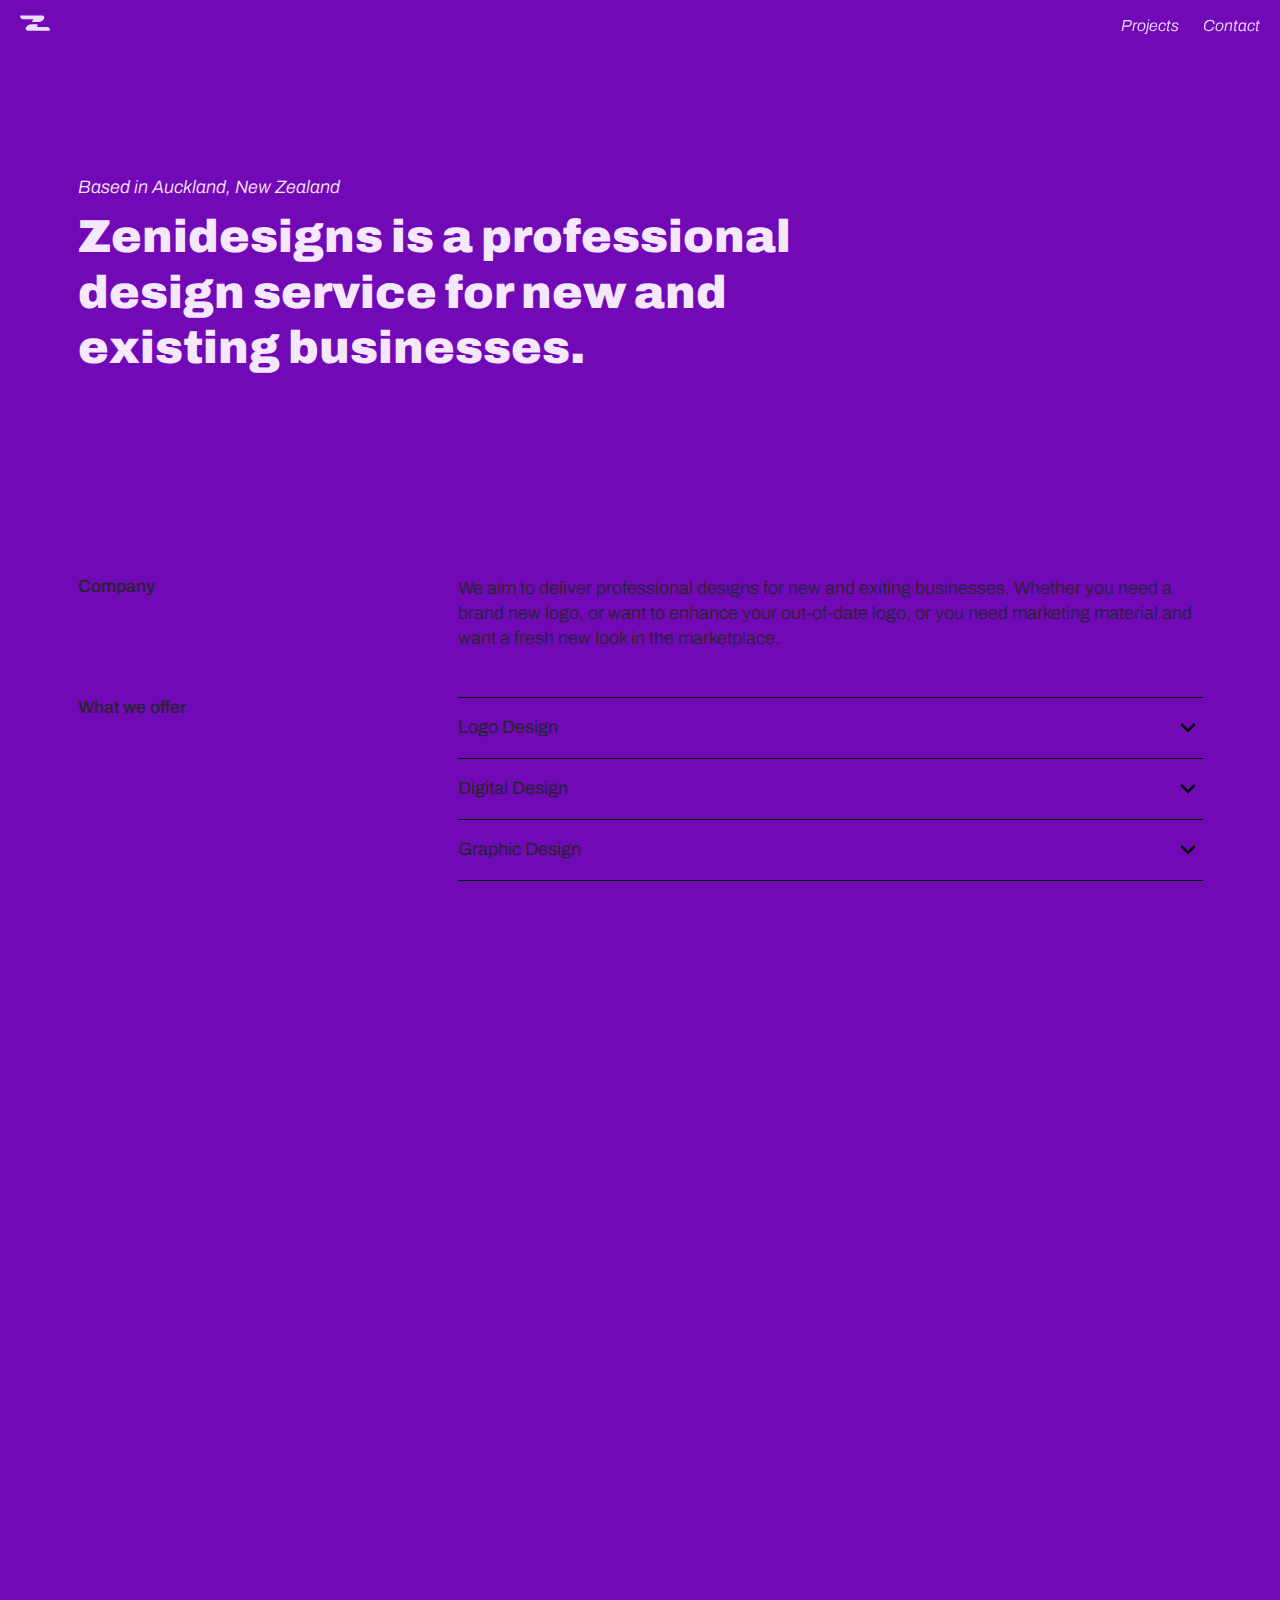
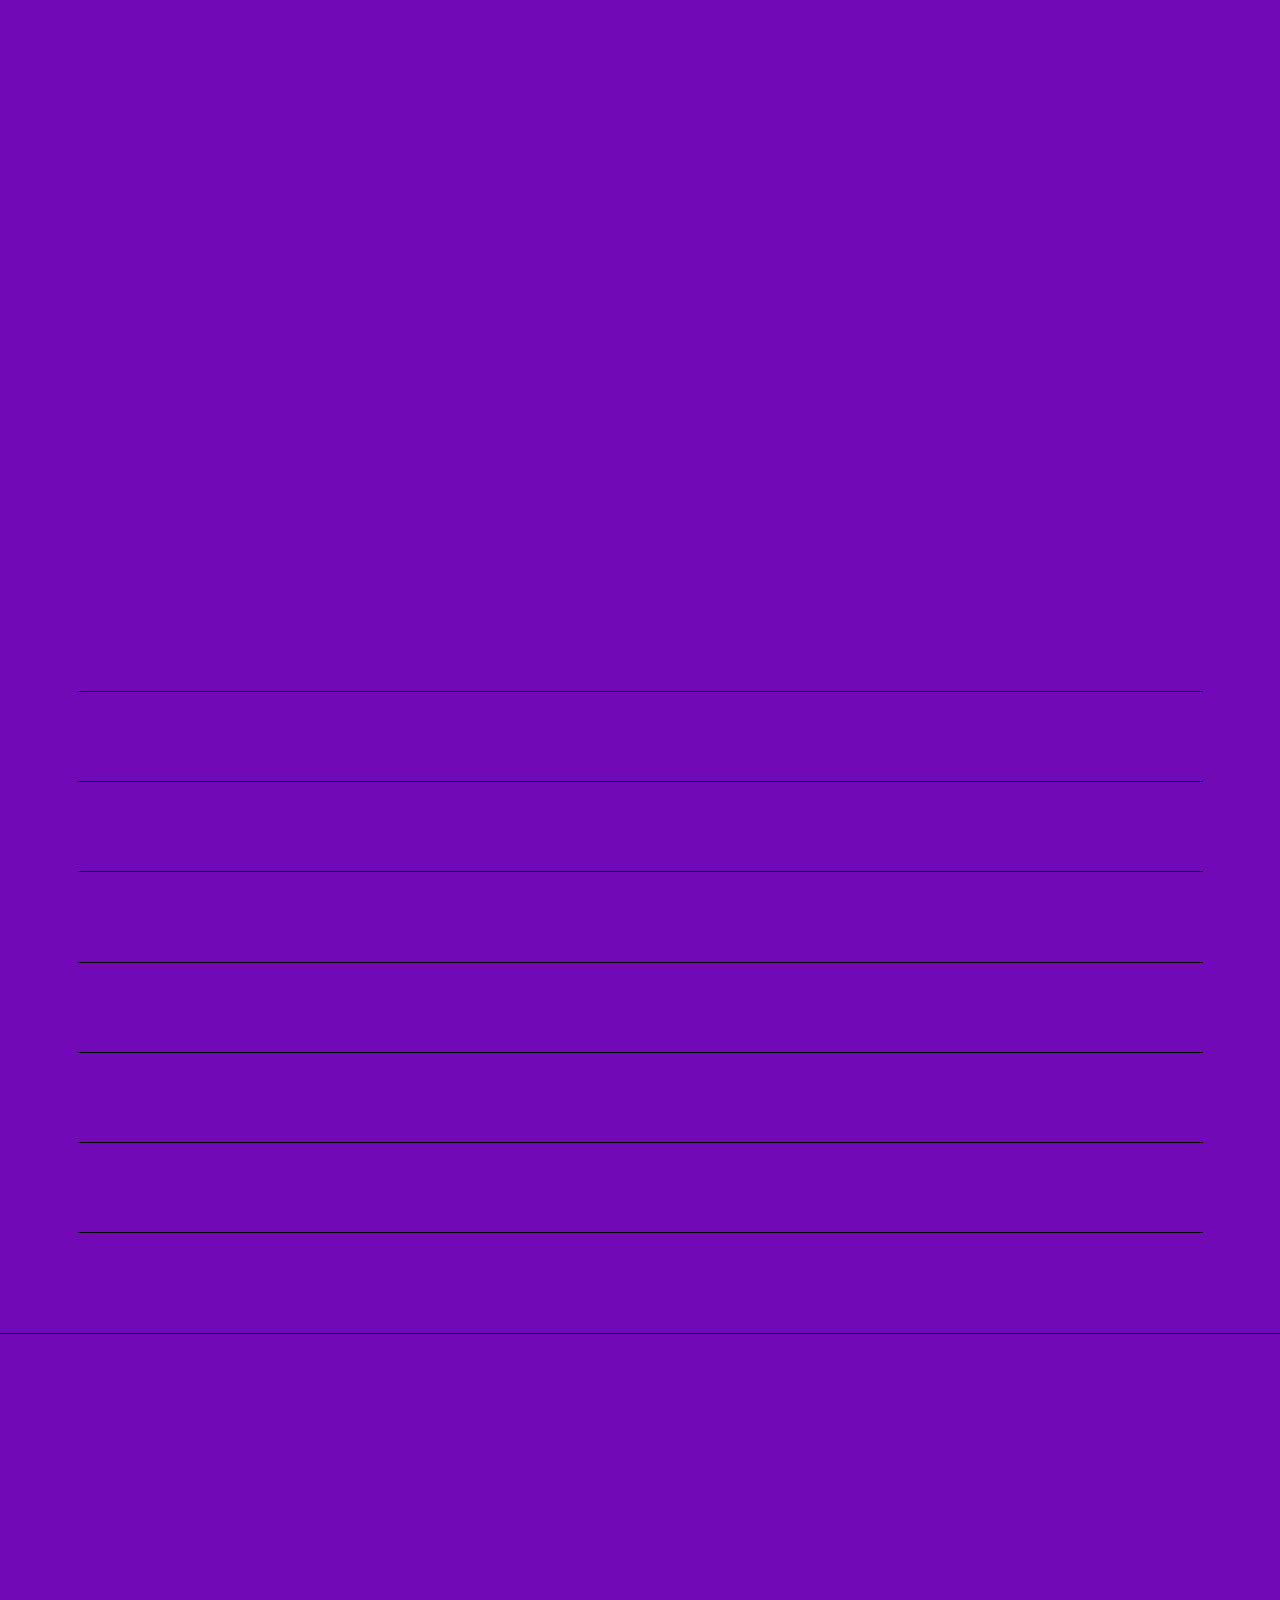
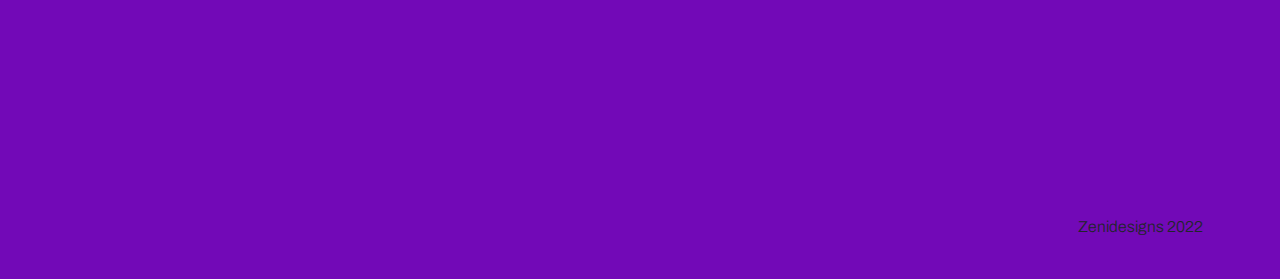
==== commit 12ef6ea5: "favicon add" ====
--- a/index.html
+++ b/index.html
@@ -3,6 +3,7 @@
 <meta charset="UTF-8">
 <title>Zenidesigns</title>
 <meta name="viewport" content="width=device-width,initial-scale=1">
+<link rel="icon" type="image/x-icon" href="images/favicon.png">
 <link rel="stylesheet" href="https://cdn.jsdelivr.net/npm/bootstrap@5.1.3/dist/css/bootstrap.min.css"
     crossorigin="anonymous">
 <link rel="stylesheet" href="css/style.css">
